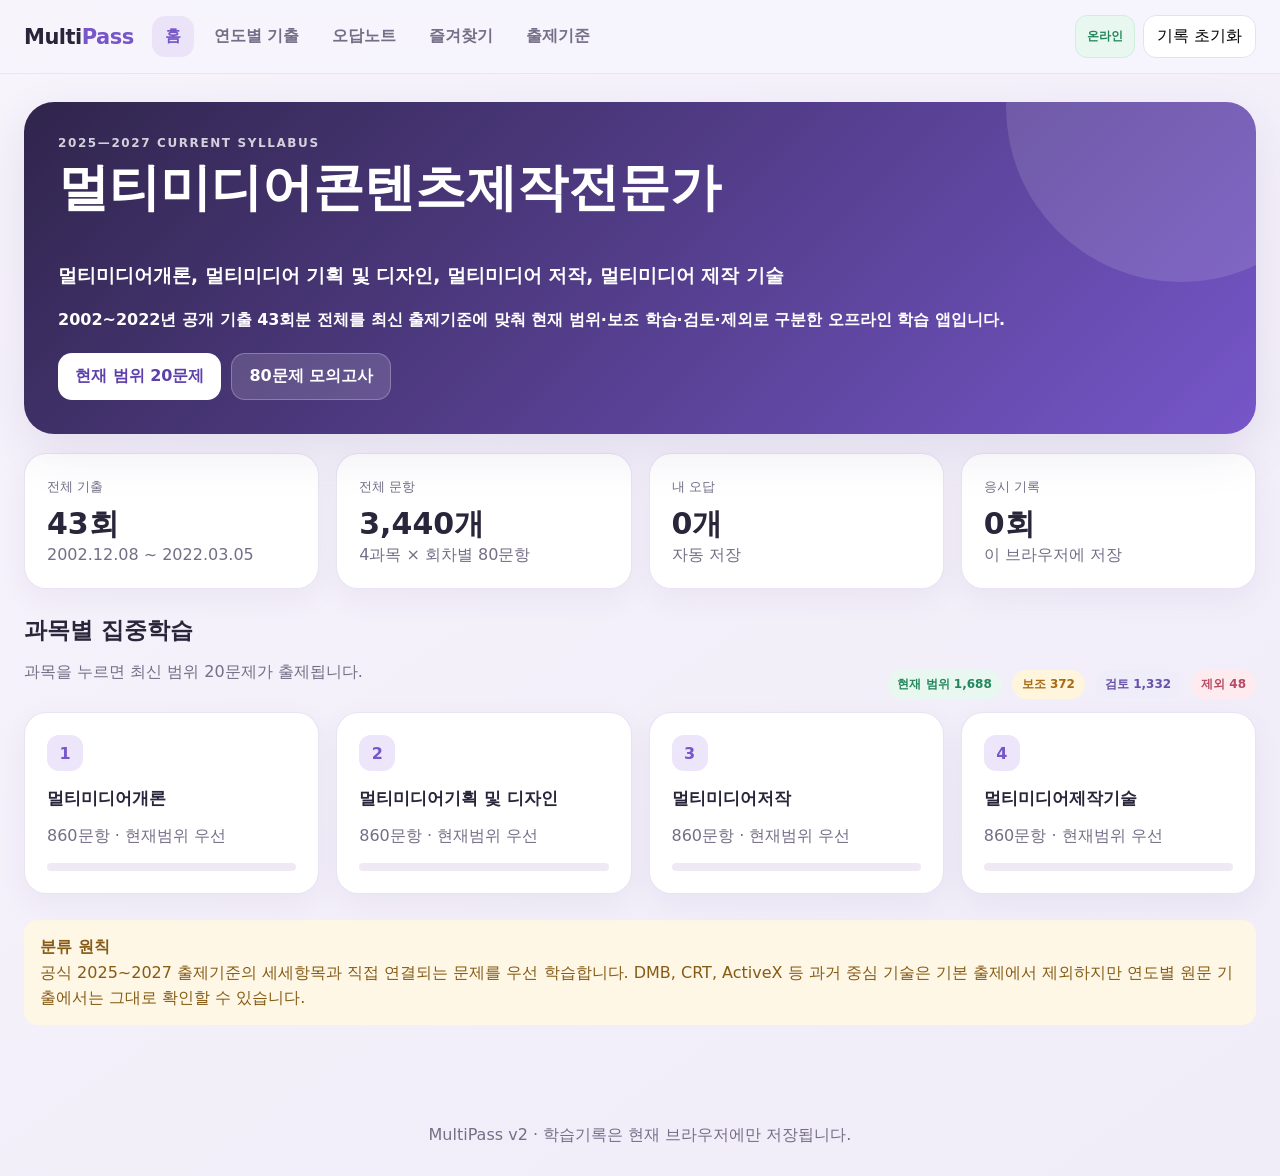
==== index.html @ fe37c00d "Initial commit: MultiPass PWA" ====
<!doctype html>
<html lang="ko">
<head>
<meta charset="utf-8">
<meta name="viewport" content="width=device-width,initial-scale=1">
<meta name="description" content="멀티미디어콘텐츠제작전문가 필기 기출 학습 앱">
<title>MultiPass · 멀티미디어콘텐츠제작전문가</title>
<link rel="stylesheet" href="style.css">
<link rel="manifest" href="./manifest.json">
<meta name="theme-color" content="#7656C9">
<meta name="apple-mobile-web-app-capable" content="yes">
<meta name="apple-mobile-web-app-status-bar-style" content="default">
<meta name="apple-mobile-web-app-title" content="MultiPass">
<link rel="apple-touch-icon" href="./icons/icon-192.png">

</head>
<body>
<div class="app">
<header class="topbar"><div class="topbar-inner">
<div class="brand">Multi<span>Pass</span></div>
<nav class="nav">
<button class="active" data-view="dashboard">홈</button><button data-view="exams">연도별 기출</button>
<button data-view="wrong">오답노트</button><button data-view="bookmarks">즐겨찾기</button><button data-view="syllabus">출제기준</button>
</nav><div class="header-actions"><button id="install-btn" class="icon-btn hidden">앱 설치</button><span id="offline-status" class="offline-status">온라인</span><button id="reset-btn" class="icon-btn">기록 초기화</button></div>
</div></header>
<main class="main">
<section id="view-dashboard" class="view">
<div class="hero"><div class="eyebrow">2025—2027 CURRENT SYLLABUS</div><h1>멀티미디어콘텐츠제작전문가</h1><br><h3>멀티미디어개론, 멀티미디어 기획 및 디자인, 멀티미디어 저작, 멀티미디어 제작 기술</h3>
<h4>2002~2022년 공개 기출 43회분 전체를 최신 출제기준에 맞춰 현재 범위·보조 학습·검토·제외로 구분한 오프라인 학습 앱입니다.</h4>
<div class="hero-actions"><button id="start-focus" class="btn btn-primary">현재 범위 20문제</button><button id="start-mock" class="btn btn-soft">80문제 모의고사</button></div></div>
<div id="dashboard-stats" class="grid stats"></div>
<section class="section"><div class="section-head"><div><h2>과목별 집중학습</h2><p class="muted">과목을 누르면 최신 범위 20문제가 출제됩니다.</p></div><div id="status-summary" class="filters"></div></div><div id="subject-cards" class="grid subject-grid"></div></section>
<section class="section"><div class="notice"><b>분류 원칙</b><br>공식 2025~2027 출제기준의 세세항목과 직접 연결되는 문제를 우선 학습합니다. DMB, CRT, ActiveX 등 과거 중심 기술은 기본 출제에서 제외하지만 연도별 원문 기출에서는 그대로 확인할 수 있습니다.</div></section>
</section>

<section id="view-exams" class="view hidden"><div class="section-head"><div><h2>연도별 기출문제</h2><p class="muted">43회분 원문 구성 그대로 80문제를 풉니다.</p></div></div><div class="card table-wrap"><table class="exam-table"><thead><tr><th>시험일</th><th>문항</th><th></th></tr></thead><tbody id="exam-list"></tbody></table></div></section>

<section id="view-quiz" class="view hidden">
<div class="section-head"><div><h2 id="quiz-title"></h2><div class="muted"><span id="quiz-progress"></span> · <span id="timer">00:00</span></div></div><button class="btn btn-outline" onclick="finishSession()">채점하기</button></div>
<div class="question-layout"><article class="card question-card"><div id="question-meta" class="question-meta"></div><div id="question-text" class="question-text"></div><div id="options" class="options"></div><div id="explain" class="explain hidden"></div><div class="question-actions"><div><button class="btn btn-outline" onclick="prevQ()">이전</button> <button class="btn btn-outline" id="bookmark-btn" onclick="toggleBookmark()">☆ 즐겨찾기</button></div><button class="btn btn-purple" onclick="nextQ()">다음</button></div></article>
<aside class="card question-side"><h3>문제 이동</h3><div id="question-dots" class="side-list"></div></aside></div></section>

<section id="view-result" class="view hidden"><div class="section-head"><div><h2>학습 결과</h2><p class="muted">과목별 점수와 오답을 확인하세요.</p></div><button class="btn btn-purple" onclick="showView('dashboard')">홈으로</button></div><div id="result-main"></div><div id="result-subjects" class="grid result-grid section"></div><div class="notice section">80문제 모의고사는 과목별 40점 이상, 전 과목 평균 60점 이상을 합격권으로 표시합니다.</div></section>

<section id="view-wrong" class="view hidden"><div class="section-head"><div><h2>오답노트</h2><p class="muted">틀린 문제는 자동 저장되고, 맞히면 자동으로 제거됩니다.</p></div></div><div id="wrong-list" class="grid"></div></section>
<section id="view-bookmarks" class="view hidden"><div class="section-head"><div><h2>즐겨찾기</h2><p class="muted">중요하거나 다시 볼 문제를 모아둡니다.</p></div></div><div id="bookmark-list" class="grid"></div></section>

<section id="view-syllabus" class="view hidden">
<div class="section-head"><div><h2>2025~2027 출제기준</h2><p id="syllabus-counts" class="muted"></p></div></div>
<div class="grid syllabus">
<article class="card"><h3>1과목 · 멀티미디어개론</h3><ul><li>하드웨어, 운영체제, 모바일 OS</li><li>미디어 처리장치·기술·표준·입출력·저장매체</li><li>인터넷방송, IPTV, VR·AR, OTT</li><li>인터넷 일반·표준기구·OSI 7계층</li><li>정보보안과 저작권</li></ul></article>
<article class="card"><h3>2과목 · 기획 및 디자인</h3><ul><li>시장분석, 기획서, 예산·일정·제작팀</li><li>정보디자인, 인터랙션, 사용자 인터페이스</li><li>디자인 요소와 원리, 타이포그래피, 레이아웃</li><li>디지털 색, 색채지각·분류·혼합·조화·배색</li></ul></article>
<article class="card"><h3>3과목 · 멀티미디어저작</h3><ul><li>HTML 기본구조·서식·표·이미지·링크</li><li>CSS 기본규칙·텍스트·박스·레이어 스타일</li><li>JavaScript 기본문법</li><li>HTML5 문법과 API</li><li>DBMS, 관계형 모델, SQL·DDL·DML·DCL</li></ul></article>
<article class="card"><h3>4과목 · 멀티미디어제작기술</h3><ul><li>영상 촬영·편집·출력·조명</li><li>음향 녹음·편집·코덱·MIDI</li><li>영상·음향 압축과 신호처리</li><li>애니메이션 원리·종류·제작기법</li><li>2D·3D 그래픽, 모델링·키애니메이션·렌더링</li></ul></article>
</div><div class="notice section"><b>중요:</b> 상태 분류는 공식 출제기준과 키워드를 대조한 자동 분류입니다. 연도별 기출 메뉴에서는 제외 문제까지 포함한 원문 80문제를 그대로 풀 수 있습니다.</div>
</section>
</main><footer class="footer">MultiPass v2 · 학습기록은 현재 브라우저에만 저장됩니다.</footer>
</div>
<script src="data.js"></script><script src="app.js"></script>

<script>
let deferredInstallPrompt = null;
const installButton = document.getElementById("install-btn");
const offlineStatus = document.getElementById("offline-status");

function updateNetworkStatus() {
  if (!offlineStatus) return;
  const online = navigator.onLine;
  offlineStatus.textContent = online ? "온라인" : "오프라인 사용 중";
  offlineStatus.classList.toggle("is-offline", !online);
}
window.addEventListener("online", updateNetworkStatus);
window.addEventListener("offline", updateNetworkStatus);
updateNetworkStatus();

window.addEventListener("beforeinstallprompt", event => {
  event.preventDefault();
  deferredInstallPrompt = event;
  if (installButton) installButton.classList.remove("hidden");
});

if (installButton) {
  installButton.addEventListener("click", async () => {
    if (!deferredInstallPrompt) {
      alert("브라우저 메뉴에서 '홈 화면에 추가' 또는 '앱 설치'를 선택하세요.");
      return;
    }
    deferredInstallPrompt.prompt();
    await deferredInstallPrompt.userChoice;
    deferredInstallPrompt = null;
    installButton.classList.add("hidden");
  });
}

window.addEventListener("appinstalled", () => {
  if (installButton) installButton.classList.add("hidden");
});

if ("serviceWorker" in navigator) {
  window.addEventListener("load", async () => {
    try {
      const registration = await navigator.serviceWorker.register("./service-worker.js");
      console.log("MultiPass PWA registered:", registration.scope);
    } catch (error) {
      console.error("PWA registration failed:", error);
    }
  });
}
</script>

</body></html>
---- style.css ----
:root{
  --bg:#f4f1fb;--surface:#fff;--surface2:#faf8ff;--text:#29253a;--muted:#756e87;
  --primary:#7656c9;--primary2:#9d83df;--line:#e7e0f2;--good:#24865b;--warn:#a66b13;
  --danger:#b94a64;--shadow:0 18px 50px rgba(63,42,105,.10);--radius:22px
}
*{box-sizing:border-box}html{scroll-behavior:smooth}body{margin:0;font-family:Inter,"Pretendard","Noto Sans KR",system-ui,sans-serif;background:linear-gradient(145deg,#f7f4fc,#f0ecf8);color:var(--text)}
button,input,select{font:inherit}.app{min-height:100vh}.topbar{position:sticky;top:0;z-index:40;background:rgba(247,244,252,.9);backdrop-filter:blur(18px);border-bottom:1px solid rgba(231,224,242,.85)}
.topbar-inner{max-width:1440px;margin:auto;padding:15px 24px;display:flex;align-items:center;gap:18px}.brand{font-size:21px;font-weight:900;letter-spacing:-.5px}.brand span{color:var(--primary)}
.nav{display:flex;gap:7px;overflow:auto}.nav button{border:0;background:transparent;color:var(--muted);padding:10px 13px;border-radius:13px;white-space:nowrap;cursor:pointer;font-weight:700}.nav button.active,.nav button:hover{background:#ebe4f8;color:var(--primary)}
.header-actions{margin-left:auto;display:flex;gap:8px}.icon-btn{border:1px solid var(--line);background:white;border-radius:13px;padding:10px 13px;cursor:pointer}
.main{max-width:1440px;margin:auto;padding:28px 24px 70px}.hero{background:linear-gradient(135deg,#30254c,#7656c9);color:#fff;border-radius:30px;padding:34px;box-shadow:var(--shadow);position:relative;overflow:hidden}
.hero:after{content:"";position:absolute;width:350px;height:350px;border-radius:50%;right:-100px;top:-170px;background:rgba(255,255,255,.12)}.eyebrow{font-size:12px;font-weight:900;letter-spacing:1.6px;opacity:.78}.hero h1{font-size:clamp(29px,4vw,52px);line-height:1.08;margin:10px 0}.hero p{max-width:760px;line-height:1.7;color:#e7ddff}.hero-actions{display:flex;gap:10px;flex-wrap:wrap;margin-top:22px}
.btn{border:0;border-radius:14px;padding:12px 17px;font-weight:800;cursor:pointer}.btn-primary{background:#fff;color:#5e40ad}.btn-soft{background:rgba(255,255,255,.14);color:#fff;border:1px solid rgba(255,255,255,.25)}.btn-purple{background:var(--primary);color:white}.btn-outline{background:white;border:1px solid var(--line);color:var(--text)}.btn-danger{background:#fff0f3;color:var(--danger)}
.grid{display:grid;gap:17px}.stats{grid-template-columns:repeat(4,1fr);margin:19px 0}.card{background:var(--surface);border:1px solid rgba(231,224,242,.9);border-radius:var(--radius);box-shadow:0 10px 30px rgba(63,42,105,.055);padding:22px}.stat b{display:block;font-size:30px;margin-top:8px}.stat small,.muted{color:var(--muted)}
.section{margin-top:26px}.section-head{display:flex;justify-content:space-between;align-items:end;gap:15px;margin-bottom:13px}.section h2{margin:0;font-size:23px}.subject-grid{grid-template-columns:repeat(4,1fr)}.subject-card{cursor:pointer;transition:.2s}.subject-card:hover{transform:translateY(-3px);box-shadow:var(--shadow)}.subject-num{display:inline-grid;place-items:center;width:36px;height:36px;border-radius:12px;background:#ede6fa;color:var(--primary);font-weight:900}.subject-card h3{margin:16px 0 6px;font-size:17px}.progress{height:8px;background:#eee9f5;border-radius:99px;overflow:hidden;margin-top:15px}.progress i{display:block;height:100%;background:linear-gradient(90deg,var(--primary),var(--primary2));border-radius:99px}
.filters{display:flex;gap:10px;flex-wrap:wrap;align-items:center}.filters select,.filters input{border:1px solid var(--line);background:white;border-radius:13px;padding:11px 13px;color:var(--text)}.filters input{min-width:260px;flex:1}.pill{display:inline-flex;align-items:center;gap:5px;padding:6px 10px;border-radius:999px;font-size:12px;font-weight:800}.pill.current{background:#e8f7ef;color:var(--good)}.pill.supplement{background:#fff4dc;color:var(--warn)}.pill.review{background:#f0edfa;color:#6851a8}.pill.excluded{background:#fdebf0;color:var(--danger)}
.question-layout{display:grid;grid-template-columns:minmax(0,1fr) 290px;gap:18px}.question-card{padding:27px}.question-meta{display:flex;flex-wrap:wrap;gap:8px;align-items:center}.question-text{font-size:20px;line-height:1.65;font-weight:800;margin:22px 0}.options{display:grid;gap:10px}.option{width:100%;text-align:left;border:1px solid var(--line);background:#fff;border-radius:15px;padding:15px;cursor:pointer;line-height:1.5}.option:hover{border-color:#bba8e7;background:#fbf9ff}.option.selected{border-color:var(--primary);background:#f0eafb}.option.correct{border-color:#5eb68a;background:#eaf8f1}.option.wrong{border-color:#df8296;background:#fff0f3}.option strong{display:inline-grid;place-items:center;width:27px;height:27px;border-radius:9px;background:#f0ebf8;margin-right:8px}.explain{margin-top:16px;padding:15px;border-radius:14px;background:#f8f5fc;line-height:1.6}.question-actions{display:flex;gap:9px;justify-content:space-between;flex-wrap:wrap;margin-top:20px}.side-list{display:grid;grid-template-columns:repeat(5,1fr);gap:7px}.qdot{border:1px solid var(--line);background:white;border-radius:9px;height:38px;cursor:pointer;font-size:12px}.qdot.active{background:var(--primary);color:white}.qdot.done{border-color:#70bd93;background:#edf9f2}.qdot.wrong{border-color:#dc8195;background:#fff0f3}
.empty{text-align:center;padding:60px 20px;color:var(--muted)}.table-wrap{overflow:auto}.exam-table{width:100%;border-collapse:collapse}.exam-table th,.exam-table td{text-align:left;padding:13px;border-bottom:1px solid var(--line)}.exam-table tr:hover td{background:#faf8ff}.result-grid{grid-template-columns:repeat(5,1fr)}.score{font-size:38px;font-weight:900}.notice{padding:14px 16px;border-radius:14px;background:#fff7e6;color:#855b15;line-height:1.6}.syllabus{grid-template-columns:repeat(2,1fr)}.syllabus h3{margin-top:0}.syllabus ul{padding-left:20px;line-height:1.9;color:#5f5870}.hidden{display:none!important}.footer{text-align:center;color:var(--muted);padding:30px}
@media(max-width:980px){.stats,.subject-grid{grid-template-columns:repeat(2,1fr)}.question-layout{grid-template-columns:1fr}.question-side{order:-1}.side-list{grid-template-columns:repeat(10,1fr)}.syllabus{grid-template-columns:1fr}.result-grid{grid-template-columns:repeat(2,1fr)}}
@media(max-width:600px){.topbar-inner{padding:11px 14px;display:block}.brand{margin-bottom:8px}.header-actions{display:none}.main{padding:15px 12px 50px}.hero{padding:25px 20px;border-radius:22px}.stats,.subject-grid{grid-template-columns:1fr 1fr}.card{padding:17px;border-radius:18px}.question-card{padding:19px}.question-text{font-size:17px}.filters input{min-width:100%}.side-list{grid-template-columns:repeat(8,1fr)}}

.offline-status{
  display:inline-flex;align-items:center;padding:9px 11px;border-radius:12px;
  font-size:12px;font-weight:800;background:#e8f7ef;color:#24865b;
  border:1px solid #cfeedd;white-space:nowrap
}
.offline-status.is-offline{background:#fff4dc;color:#a66b13;border-color:#f0ddb5}
@media(max-width:600px){
  .header-actions{display:flex;margin-top:9px;margin-left:0;overflow:auto}
  #reset-btn{display:none}
}
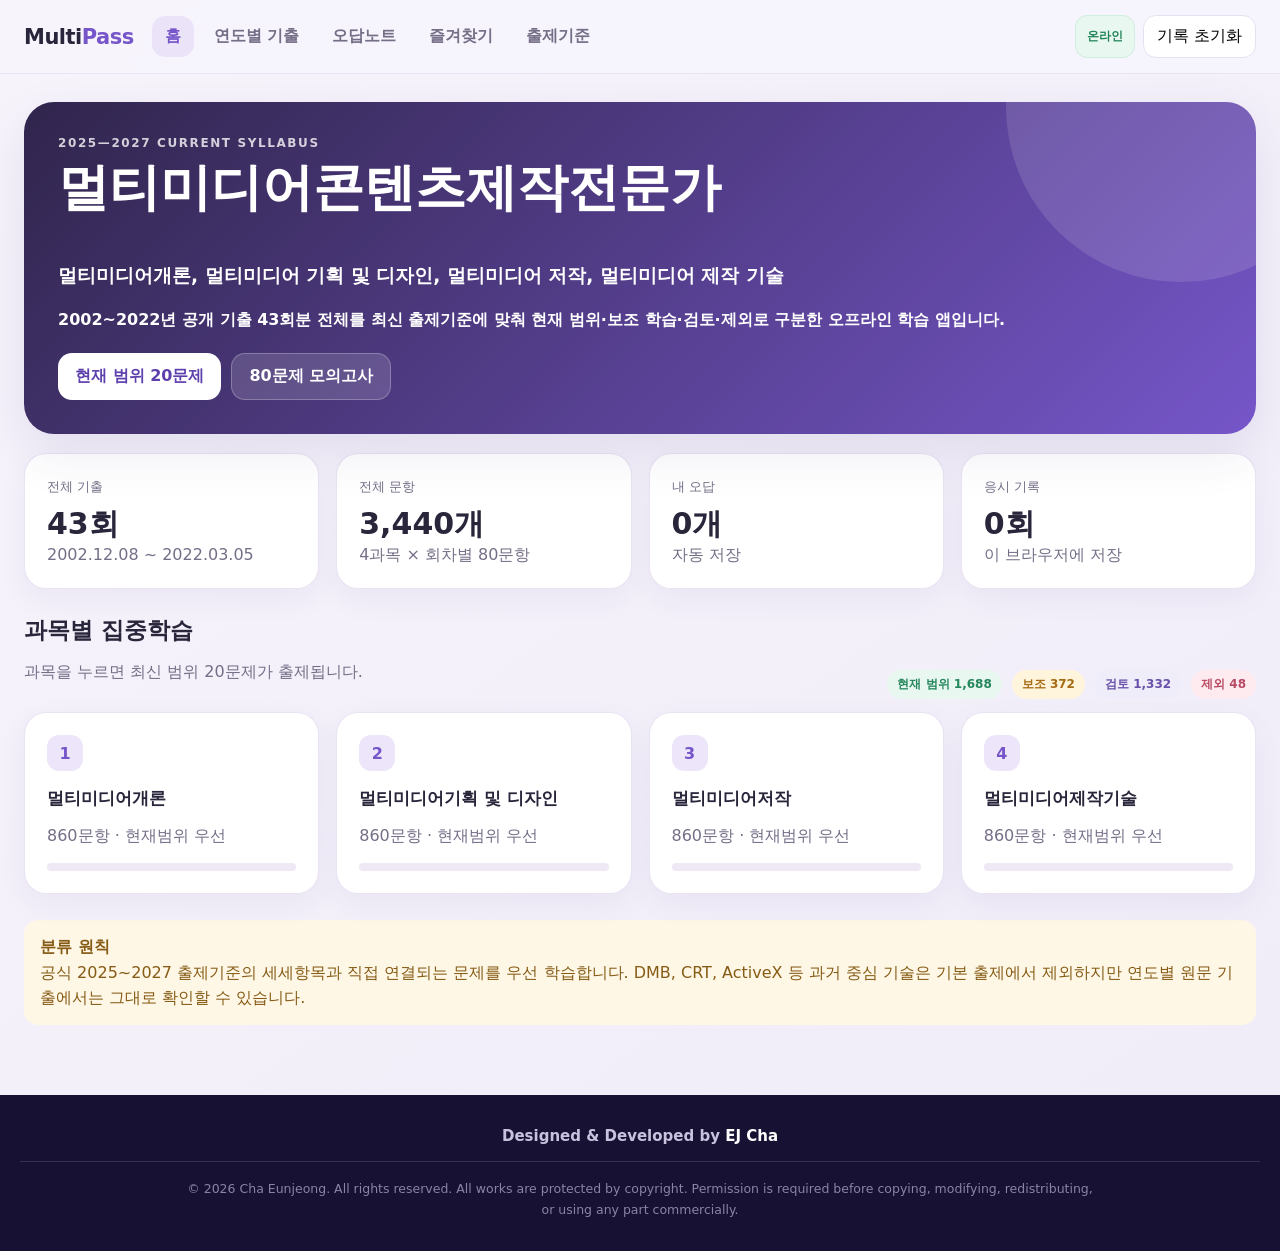
==== commit 4d58098e: "07.26" ====
--- a/index.html
+++ b/index.html
@@ -54,7 +54,11 @@
 <article class="card"><h3>4과목 · 멀티미디어제작기술</h3><ul><li>영상 촬영·편집·출력·조명</li><li>음향 녹음·편집·코덱·MIDI</li><li>영상·음향 압축과 신호처리</li><li>애니메이션 원리·종류·제작기법</li><li>2D·3D 그래픽, 모델링·키애니메이션·렌더링</li></ul></article>
 </div><div class="notice section"><b>중요:</b> 상태 분류는 공식 출제기준과 키워드를 대조한 자동 분류입니다. 연도별 기출 메뉴에서는 제외 문제까지 포함한 원문 80문제를 그대로 풀 수 있습니다.</div>
 </section>
-</main><footer class="footer">MultiPass v2 · 학습기록은 현재 브라우저에만 저장됩니다.</footer>
+</main><footer class="footer">
+<div class="footer-credit">Designed &amp; Developed by <b>EJ Cha</b></div>
+<div class="footer-divider"></div>
+<div class="footer-copyright">© 2026 Cha Eunjeong. All rights reserved. All works are protected by copyright. Permission is required before copying, modifying, redistributing, or using any part commercially.</div>
+</footer>
 </div>
 <script src="data.js"></script><script src="app.js"></script>
 
--- a/style.css
+++ b/style.css
@@ -16,7 +16,7 @@
 .section{margin-top:26px}.section-head{display:flex;justify-content:space-between;align-items:end;gap:15px;margin-bottom:13px}.section h2{margin:0;font-size:23px}.subject-grid{grid-template-columns:repeat(4,1fr)}.subject-card{cursor:pointer;transition:.2s}.subject-card:hover{transform:translateY(-3px);box-shadow:var(--shadow)}.subject-num{display:inline-grid;place-items:center;width:36px;height:36px;border-radius:12px;background:#ede6fa;color:var(--primary);font-weight:900}.subject-card h3{margin:16px 0 6px;font-size:17px}.progress{height:8px;background:#eee9f5;border-radius:99px;overflow:hidden;margin-top:15px}.progress i{display:block;height:100%;background:linear-gradient(90deg,var(--primary),var(--primary2));border-radius:99px}
 .filters{display:flex;gap:10px;flex-wrap:wrap;align-items:center}.filters select,.filters input{border:1px solid var(--line);background:white;border-radius:13px;padding:11px 13px;color:var(--text)}.filters input{min-width:260px;flex:1}.pill{display:inline-flex;align-items:center;gap:5px;padding:6px 10px;border-radius:999px;font-size:12px;font-weight:800}.pill.current{background:#e8f7ef;color:var(--good)}.pill.supplement{background:#fff4dc;color:var(--warn)}.pill.review{background:#f0edfa;color:#6851a8}.pill.excluded{background:#fdebf0;color:var(--danger)}
 .question-layout{display:grid;grid-template-columns:minmax(0,1fr) 290px;gap:18px}.question-card{padding:27px}.question-meta{display:flex;flex-wrap:wrap;gap:8px;align-items:center}.question-text{font-size:20px;line-height:1.65;font-weight:800;margin:22px 0}.options{display:grid;gap:10px}.option{width:100%;text-align:left;border:1px solid var(--line);background:#fff;border-radius:15px;padding:15px;cursor:pointer;line-height:1.5}.option:hover{border-color:#bba8e7;background:#fbf9ff}.option.selected{border-color:var(--primary);background:#f0eafb}.option.correct{border-color:#5eb68a;background:#eaf8f1}.option.wrong{border-color:#df8296;background:#fff0f3}.option strong{display:inline-grid;place-items:center;width:27px;height:27px;border-radius:9px;background:#f0ebf8;margin-right:8px}.explain{margin-top:16px;padding:15px;border-radius:14px;background:#f8f5fc;line-height:1.6}.question-actions{display:flex;gap:9px;justify-content:space-between;flex-wrap:wrap;margin-top:20px}.side-list{display:grid;grid-template-columns:repeat(5,1fr);gap:7px}.qdot{border:1px solid var(--line);background:white;border-radius:9px;height:38px;cursor:pointer;font-size:12px}.qdot.active{background:var(--primary);color:white}.qdot.done{border-color:#70bd93;background:#edf9f2}.qdot.wrong{border-color:#dc8195;background:#fff0f3}
-.empty{text-align:center;padding:60px 20px;color:var(--muted)}.table-wrap{overflow:auto}.exam-table{width:100%;border-collapse:collapse}.exam-table th,.exam-table td{text-align:left;padding:13px;border-bottom:1px solid var(--line)}.exam-table tr:hover td{background:#faf8ff}.result-grid{grid-template-columns:repeat(5,1fr)}.score{font-size:38px;font-weight:900}.notice{padding:14px 16px;border-radius:14px;background:#fff7e6;color:#855b15;line-height:1.6}.syllabus{grid-template-columns:repeat(2,1fr)}.syllabus h3{margin-top:0}.syllabus ul{padding-left:20px;line-height:1.9;color:#5f5870}.hidden{display:none!important}.footer{text-align:center;color:var(--muted);padding:30px}
+.empty{text-align:center;padding:60px 20px;color:var(--muted)}.table-wrap{overflow:auto}.exam-table{width:100%;border-collapse:collapse}.exam-table th,.exam-table td{text-align:left;padding:13px;border-bottom:1px solid var(--line)}.exam-table tr:hover td{background:#faf8ff}.result-grid{grid-template-columns:repeat(5,1fr)}.score{font-size:38px;font-weight:900}.notice{padding:14px 16px;border-radius:14px;background:#fff7e6;color:#855b15;line-height:1.6}.syllabus{grid-template-columns:repeat(2,1fr)}.syllabus h3{margin-top:0}.syllabus ul{padding-left:20px;line-height:1.9;color:#5f5870}.hidden{display:none!important}.footer{text-align:center;background:#171233;padding:32px 20px 30px}.footer-credit{font-size:15px;font-weight:600;color:#c9c2de}.footer-credit b{color:#fff;font-weight:900}.footer-divider{height:1px;max-width:1440px;margin:16px auto;background:rgba(255,255,255,.12)}.footer-copyright{max-width:920px;margin:0 auto;font-size:12.5px;line-height:1.7;color:#8b83a6}
 @media(max-width:980px){.stats,.subject-grid{grid-template-columns:repeat(2,1fr)}.question-layout{grid-template-columns:1fr}.question-side{order:-1}.side-list{grid-template-columns:repeat(10,1fr)}.syllabus{grid-template-columns:1fr}.result-grid{grid-template-columns:repeat(2,1fr)}}
 @media(max-width:600px){.topbar-inner{padding:11px 14px;display:block}.brand{margin-bottom:8px}.header-actions{display:none}.main{padding:15px 12px 50px}.hero{padding:25px 20px;border-radius:22px}.stats,.subject-grid{grid-template-columns:1fr 1fr}.card{padding:17px;border-radius:18px}.question-card{padding:19px}.question-text{font-size:17px}.filters input{min-width:100%}.side-list{grid-template-columns:repeat(8,1fr)}}
 
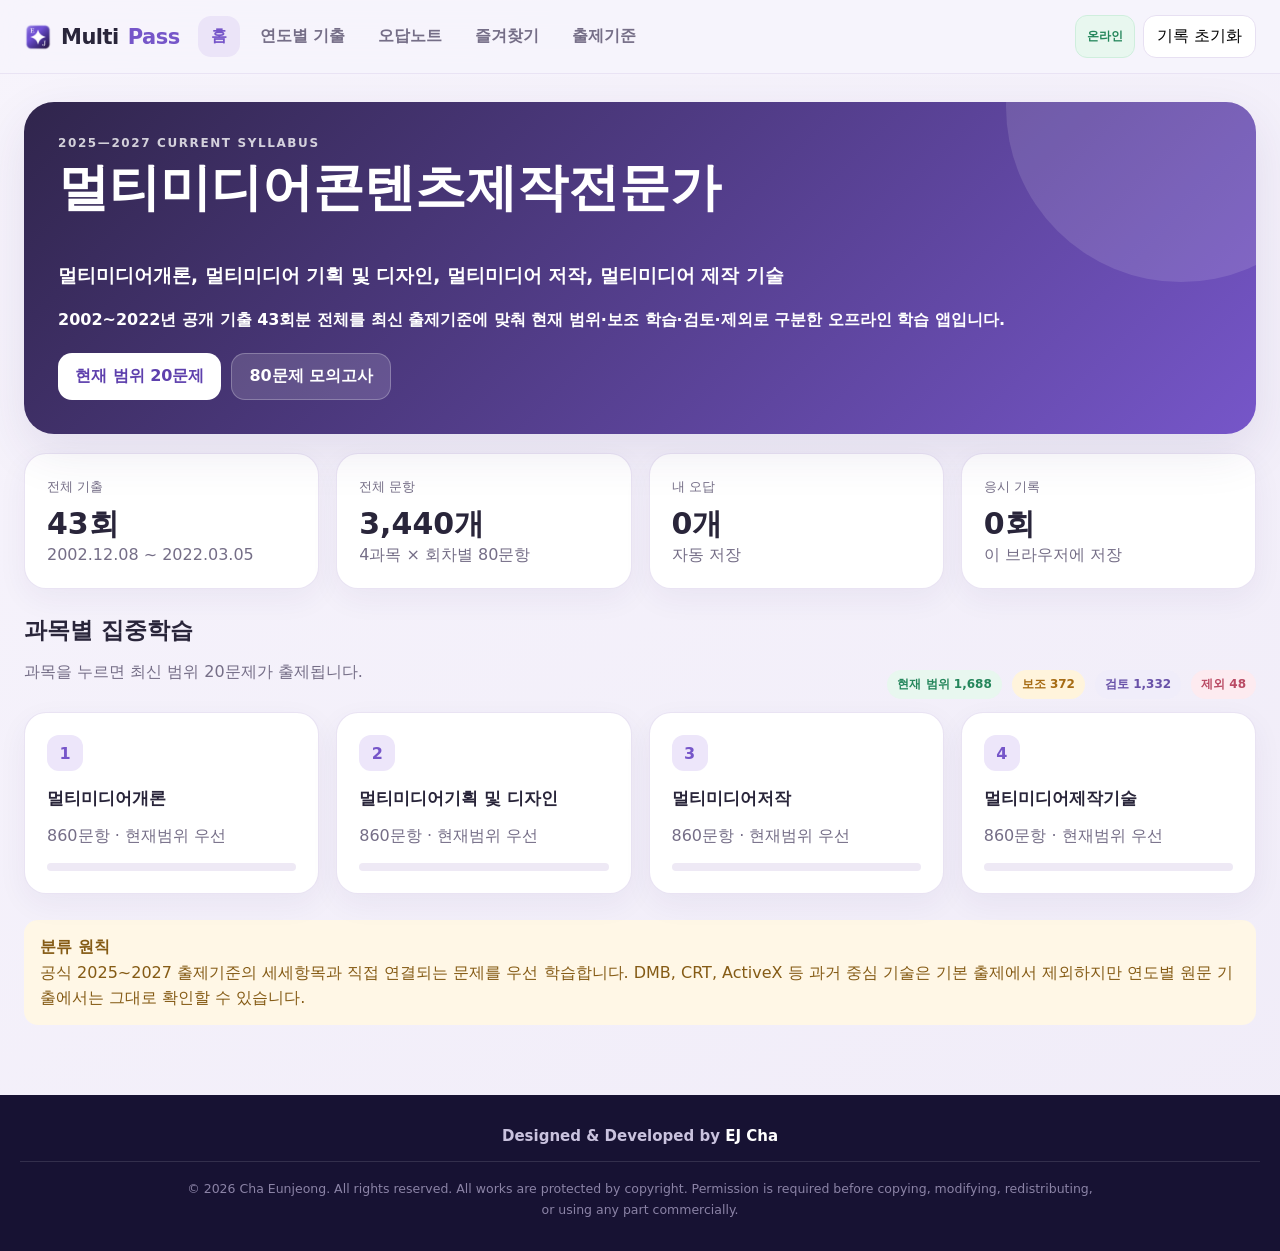
==== commit b321651a: "07.26" ====
--- a/index.html
+++ b/index.html
@@ -5,6 +5,7 @@
 <meta name="viewport" content="width=device-width,initial-scale=1">
 <meta name="description" content="멀티미디어콘텐츠제작전문가 필기 기출 학습 앱">
 <title>MultiPass · 멀티미디어콘텐츠제작전문가</title>
+<link rel="icon" type="image/png" href="images/차은정파비콘완성.png">
 <link rel="stylesheet" href="style.css">
 <link rel="manifest" href="./manifest.json">
 <meta name="theme-color" content="#7656C9">
@@ -17,7 +18,7 @@
 <body>
 <div class="app">
 <header class="topbar"><div class="topbar-inner">
-<div class="brand">Multi<span>Pass</span></div>
+<div class="brand"><img src="images/차은정파비콘완성.png" alt="MultiPass logo" class="brand-logo">Multi<span>Pass</span></div>
 <nav class="nav">
 <button class="active" data-view="dashboard">홈</button><button data-view="exams">연도별 기출</button>
 <button data-view="wrong">오답노트</button><button data-view="bookmarks">즐겨찾기</button><button data-view="syllabus">출제기준</button>
@@ -55,7 +56,7 @@
 </div><div class="notice section"><b>중요:</b> 상태 분류는 공식 출제기준과 키워드를 대조한 자동 분류입니다. 연도별 기출 메뉴에서는 제외 문제까지 포함한 원문 80문제를 그대로 풀 수 있습니다.</div>
 </section>
 </main><footer class="footer">
-<div class="footer-credit">Designed &amp; Developed by <b>EJ Cha</b></div>
+<div class="footer-credit">Designed &amp; Developed by <a href="mailto:cej3968@gmail.com" class="footer-link"><b>EJ Cha</b></a></div>
 <div class="footer-divider"></div>
 <div class="footer-copyright">© 2026 Cha Eunjeong. All rights reserved. All works are protected by copyright. Permission is required before copying, modifying, redistributing, or using any part commercially.</div>
 </footer>
--- a/style.css
+++ b/style.css
@@ -6,7 +6,7 @@
 }
 *{box-sizing:border-box}html{scroll-behavior:smooth}body{margin:0;font-family:Inter,"Pretendard","Noto Sans KR",system-ui,sans-serif;background:linear-gradient(145deg,#f7f4fc,#f0ecf8);color:var(--text)}
 button,input,select{font:inherit}.app{min-height:100vh}.topbar{position:sticky;top:0;z-index:40;background:rgba(247,244,252,.9);backdrop-filter:blur(18px);border-bottom:1px solid rgba(231,224,242,.85)}
-.topbar-inner{max-width:1440px;margin:auto;padding:15px 24px;display:flex;align-items:center;gap:18px}.brand{font-size:21px;font-weight:900;letter-spacing:-.5px}.brand span{color:var(--primary)}
+.topbar-inner{max-width:1440px;margin:auto;padding:15px 24px;display:flex;align-items:center;gap:18px}.brand{display:flex;align-items:center;gap:9px;font-size:21px;font-weight:900;letter-spacing:-.5px}.brand span{color:var(--primary)}.brand-logo{width:28px;height:28px;border-radius:8px;object-fit:cover}
 .nav{display:flex;gap:7px;overflow:auto}.nav button{border:0;background:transparent;color:var(--muted);padding:10px 13px;border-radius:13px;white-space:nowrap;cursor:pointer;font-weight:700}.nav button.active,.nav button:hover{background:#ebe4f8;color:var(--primary)}
 .header-actions{margin-left:auto;display:flex;gap:8px}.icon-btn{border:1px solid var(--line);background:white;border-radius:13px;padding:10px 13px;cursor:pointer}
 .main{max-width:1440px;margin:auto;padding:28px 24px 70px}.hero{background:linear-gradient(135deg,#30254c,#7656c9);color:#fff;border-radius:30px;padding:34px;box-shadow:var(--shadow);position:relative;overflow:hidden}
@@ -16,7 +16,7 @@
 .section{margin-top:26px}.section-head{display:flex;justify-content:space-between;align-items:end;gap:15px;margin-bottom:13px}.section h2{margin:0;font-size:23px}.subject-grid{grid-template-columns:repeat(4,1fr)}.subject-card{cursor:pointer;transition:.2s}.subject-card:hover{transform:translateY(-3px);box-shadow:var(--shadow)}.subject-num{display:inline-grid;place-items:center;width:36px;height:36px;border-radius:12px;background:#ede6fa;color:var(--primary);font-weight:900}.subject-card h3{margin:16px 0 6px;font-size:17px}.progress{height:8px;background:#eee9f5;border-radius:99px;overflow:hidden;margin-top:15px}.progress i{display:block;height:100%;background:linear-gradient(90deg,var(--primary),var(--primary2));border-radius:99px}
 .filters{display:flex;gap:10px;flex-wrap:wrap;align-items:center}.filters select,.filters input{border:1px solid var(--line);background:white;border-radius:13px;padding:11px 13px;color:var(--text)}.filters input{min-width:260px;flex:1}.pill{display:inline-flex;align-items:center;gap:5px;padding:6px 10px;border-radius:999px;font-size:12px;font-weight:800}.pill.current{background:#e8f7ef;color:var(--good)}.pill.supplement{background:#fff4dc;color:var(--warn)}.pill.review{background:#f0edfa;color:#6851a8}.pill.excluded{background:#fdebf0;color:var(--danger)}
 .question-layout{display:grid;grid-template-columns:minmax(0,1fr) 290px;gap:18px}.question-card{padding:27px}.question-meta{display:flex;flex-wrap:wrap;gap:8px;align-items:center}.question-text{font-size:20px;line-height:1.65;font-weight:800;margin:22px 0}.options{display:grid;gap:10px}.option{width:100%;text-align:left;border:1px solid var(--line);background:#fff;border-radius:15px;padding:15px;cursor:pointer;line-height:1.5}.option:hover{border-color:#bba8e7;background:#fbf9ff}.option.selected{border-color:var(--primary);background:#f0eafb}.option.correct{border-color:#5eb68a;background:#eaf8f1}.option.wrong{border-color:#df8296;background:#fff0f3}.option strong{display:inline-grid;place-items:center;width:27px;height:27px;border-radius:9px;background:#f0ebf8;margin-right:8px}.explain{margin-top:16px;padding:15px;border-radius:14px;background:#f8f5fc;line-height:1.6}.question-actions{display:flex;gap:9px;justify-content:space-between;flex-wrap:wrap;margin-top:20px}.side-list{display:grid;grid-template-columns:repeat(5,1fr);gap:7px}.qdot{border:1px solid var(--line);background:white;border-radius:9px;height:38px;cursor:pointer;font-size:12px}.qdot.active{background:var(--primary);color:white}.qdot.done{border-color:#70bd93;background:#edf9f2}.qdot.wrong{border-color:#dc8195;background:#fff0f3}
-.empty{text-align:center;padding:60px 20px;color:var(--muted)}.table-wrap{overflow:auto}.exam-table{width:100%;border-collapse:collapse}.exam-table th,.exam-table td{text-align:left;padding:13px;border-bottom:1px solid var(--line)}.exam-table tr:hover td{background:#faf8ff}.result-grid{grid-template-columns:repeat(5,1fr)}.score{font-size:38px;font-weight:900}.notice{padding:14px 16px;border-radius:14px;background:#fff7e6;color:#855b15;line-height:1.6}.syllabus{grid-template-columns:repeat(2,1fr)}.syllabus h3{margin-top:0}.syllabus ul{padding-left:20px;line-height:1.9;color:#5f5870}.hidden{display:none!important}.footer{text-align:center;background:#171233;padding:32px 20px 30px}.footer-credit{font-size:15px;font-weight:600;color:#c9c2de}.footer-credit b{color:#fff;font-weight:900}.footer-divider{height:1px;max-width:1440px;margin:16px auto;background:rgba(255,255,255,.12)}.footer-copyright{max-width:920px;margin:0 auto;font-size:12.5px;line-height:1.7;color:#8b83a6}
+.empty{text-align:center;padding:60px 20px;color:var(--muted)}.table-wrap{overflow:auto}.exam-table{width:100%;border-collapse:collapse}.exam-table th,.exam-table td{text-align:left;padding:13px;border-bottom:1px solid var(--line)}.exam-table tr:hover td{background:#faf8ff}.result-grid{grid-template-columns:repeat(5,1fr)}.score{font-size:38px;font-weight:900}.notice{padding:14px 16px;border-radius:14px;background:#fff7e6;color:#855b15;line-height:1.6}.syllabus{grid-template-columns:repeat(2,1fr)}.syllabus h3{margin-top:0}.syllabus ul{padding-left:20px;line-height:1.9;color:#5f5870}.hidden{display:none!important}.footer{text-align:center;background:#171233;padding:32px 20px 30px}.footer-credit{font-size:15px;font-weight:600;color:#c9c2de}.footer-credit b{color:#fff;font-weight:900}.footer-link{text-decoration:none;cursor:pointer}.footer-link:hover b{text-decoration:underline}.footer-divider{height:1px;max-width:1440px;margin:16px auto;background:rgba(255,255,255,.12)}.footer-copyright{max-width:920px;margin:0 auto;font-size:12.5px;line-height:1.7;color:#8b83a6}
 @media(max-width:980px){.stats,.subject-grid{grid-template-columns:repeat(2,1fr)}.question-layout{grid-template-columns:1fr}.question-side{order:-1}.side-list{grid-template-columns:repeat(10,1fr)}.syllabus{grid-template-columns:1fr}.result-grid{grid-template-columns:repeat(2,1fr)}}
 @media(max-width:600px){.topbar-inner{padding:11px 14px;display:block}.brand{margin-bottom:8px}.header-actions{display:none}.main{padding:15px 12px 50px}.hero{padding:25px 20px;border-radius:22px}.stats,.subject-grid{grid-template-columns:1fr 1fr}.card{padding:17px;border-radius:18px}.question-card{padding:19px}.question-text{font-size:17px}.filters input{min-width:100%}.side-list{grid-template-columns:repeat(8,1fr)}}
 
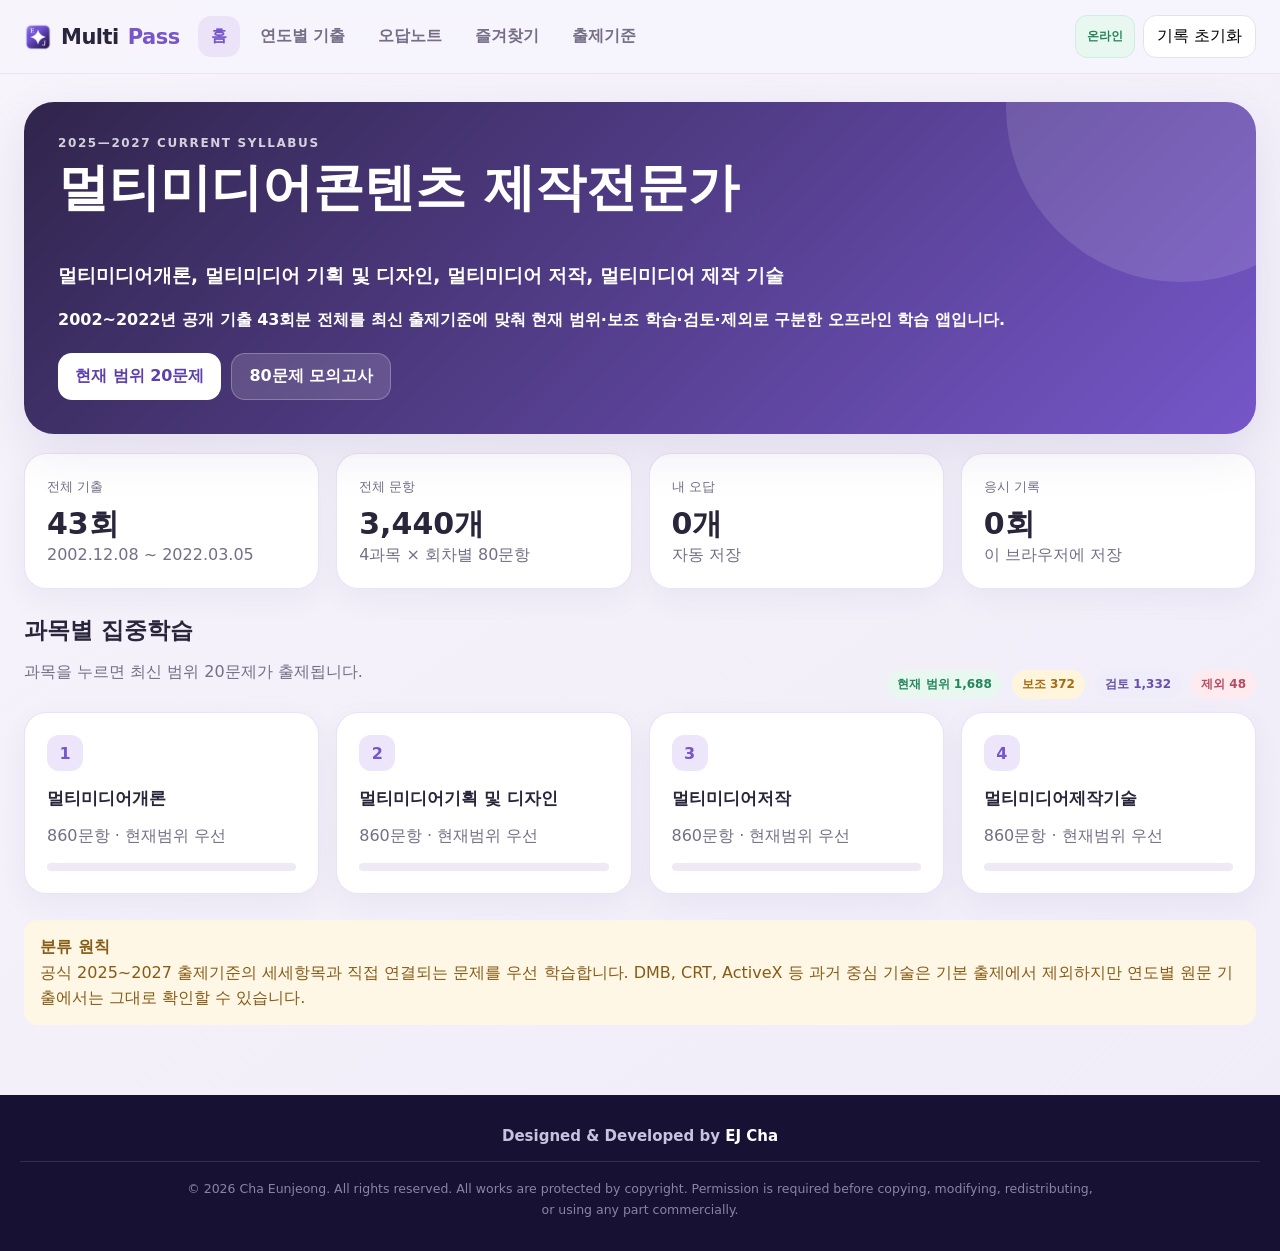
==== commit 4d810c9b: "07.26" ====
--- a/index.html
+++ b/index.html
@@ -26,7 +26,7 @@
 </div></header>
 <main class="main">
 <section id="view-dashboard" class="view">
-<div class="hero"><div class="eyebrow">2025—2027 CURRENT SYLLABUS</div><h1>멀티미디어콘텐츠제작전문가</h1><br><h3>멀티미디어개론, 멀티미디어 기획 및 디자인, 멀티미디어 저작, 멀티미디어 제작 기술</h3>
+<div class="hero"><div class="eyebrow">2025—2027 CURRENT SYLLABUS</div><h1>멀티미디어콘텐츠 제작전문가</h1><br><h3>멀티미디어개론, 멀티미디어 기획 및 디자인, 멀티미디어 저작, 멀티미디어 제작 기술</h3>
 <h4>2002~2022년 공개 기출 43회분 전체를 최신 출제기준에 맞춰 현재 범위·보조 학습·검토·제외로 구분한 오프라인 학습 앱입니다.</h4>
 <div class="hero-actions"><button id="start-focus" class="btn btn-primary">현재 범위 20문제</button><button id="start-mock" class="btn btn-soft">80문제 모의고사</button></div></div>
 <div id="dashboard-stats" class="grid stats"></div>
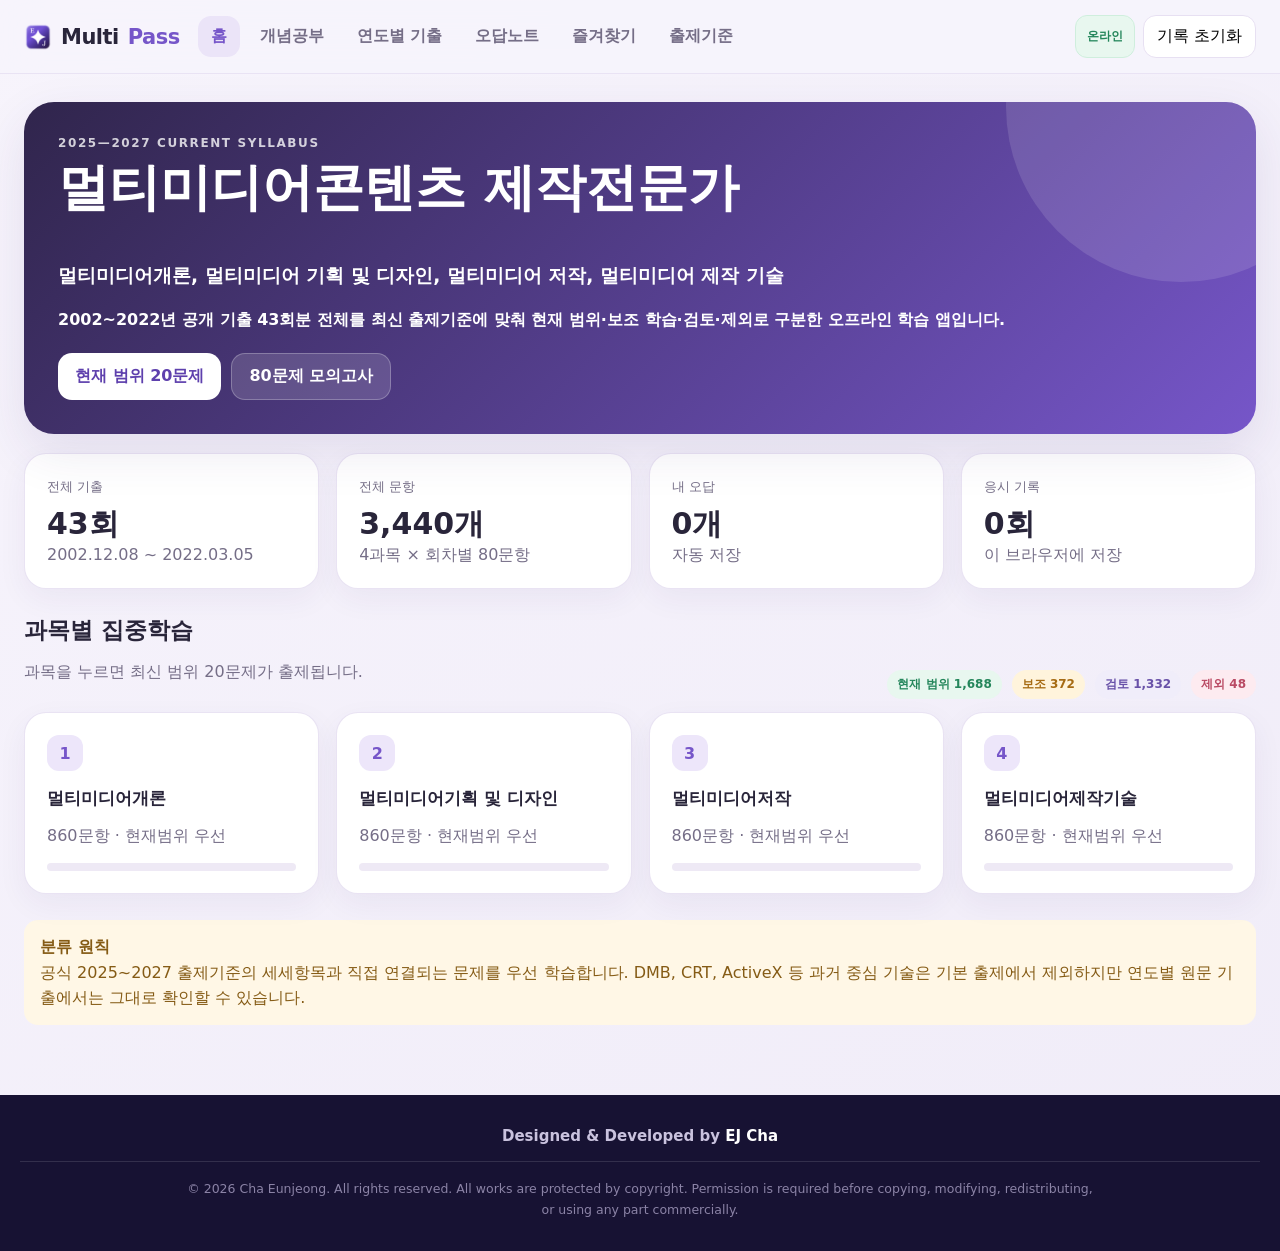
==== commit b5e2dd8d: "07.26 1과목추가" ====
--- a/index.html
+++ b/index.html
@@ -20,7 +20,7 @@
 <header class="topbar"><div class="topbar-inner">
 <div class="brand"><img src="images/차은정파비콘완성.png" alt="MultiPass logo" class="brand-logo">Multi<span>Pass</span></div>
 <nav class="nav">
-<button class="active" data-view="dashboard">홈</button><button data-view="exams">연도별 기출</button>
+<button class="active" data-view="dashboard">홈</button><button data-view="concept" onclick="showConcept()">개념공부</button><button data-view="exams">연도별 기출</button>
 <button data-view="wrong">오답노트</button><button data-view="bookmarks">즐겨찾기</button><button data-view="syllabus">출제기준</button>
 </nav><div class="header-actions"><button id="install-btn" class="icon-btn hidden">앱 설치</button><span id="offline-status" class="offline-status">온라인</span><button id="reset-btn" class="icon-btn">기록 초기화</button></div>
 </div></header>
@@ -32,6 +32,31 @@
 <div id="dashboard-stats" class="grid stats"></div>
 <section class="section"><div class="section-head"><div><h2>과목별 집중학습</h2><p class="muted">과목을 누르면 최신 범위 20문제가 출제됩니다.</p></div><div id="status-summary" class="filters"></div></div><div id="subject-cards" class="grid subject-grid"></div></section>
 <section class="section"><div class="notice"><b>분류 원칙</b><br>공식 2025~2027 출제기준의 세세항목과 직접 연결되는 문제를 우선 학습합니다. DMB, CRT, ActiveX 등 과거 중심 기술은 기본 출제에서 제외하지만 연도별 원문 기출에서는 그대로 확인할 수 있습니다.</div></section>
+</section>
+
+
+<section id="view-concept" class="view hidden">
+  <div id="concept-home">
+    <section class="concept-hero">
+      <div><div class="eyebrow">SUBJECT 01 · FULL CONCEPT STUDY</div><h1>1과목 멀티미디어개론</h1><p>SECTION 9개 · POINT 41개. 사진 속 모든 본문·표·기적의 TIP·개념체크를 원문으로 보존하고, 쉬운 해설·암기카드·비교표·관련 기출·확인 퀴즈·진도 저장을 함께 제공합니다.</p></div>
+    </section>
+    <div id="concept-summary" class="grid stats concept-summary"></div>
+    <div class="section-head"><div><h2>SECTION별 개념공부</h2><p class="muted">SECTION을 누르거나 아래 POINT에서 바로 시작하세요.</p></div><button class="btn btn-outline" onclick="conceptState.section='all';renderConceptHome()">전체 보기</button></div>
+    <div id="concept-sections" class="concept-sections"></div>
+    <div id="concept-point-list" class="concept-point-grid"></div>
+  </div>
+  <div id="concept-detail" class="hidden">
+    <div class="concept-detail-head"><button class="btn btn-outline" onclick="backConcept()">← POINT 목록</button><div id="concept-status-actions" class="concept-status-actions"></div></div>
+    <div id="concept-detail-title" class="concept-detail-title"></div>
+    <div class="concept-tabs">
+      <button class="concept-tab active" data-tab="source" onclick="setConceptTab('source')">원문 전체</button>
+      <button class="concept-tab" data-tab="summary" onclick="setConceptTab('summary')">해설·비교표</button>
+      <button class="concept-tab" data-tab="cards" onclick="setConceptTab('cards')">암기카드</button>
+      <button class="concept-tab" data-tab="quiz" onclick="setConceptTab('quiz')">확인 퀴즈</button>
+      <button class="concept-tab" data-tab="related" onclick="setConceptTab('related')">관련 기출</button>
+    </div>
+    <div id="concept-tab-content"></div>
+  </div>
 </section>
 
 <section id="view-exams" class="view hidden"><div class="section-head"><div><h2>연도별 기출문제</h2><p class="muted">43회분 원문 구성 그대로 80문제를 풉니다.</p></div></div><div class="card table-wrap"><table class="exam-table"><thead><tr><th>시험일</th><th>문항</th><th></th></tr></thead><tbody id="exam-list"></tbody></table></div></section>
@@ -61,7 +86,8 @@
 <div class="footer-copyright">© 2026 Cha Eunjeong. All rights reserved. All works are protected by copyright. Permission is required before copying, modifying, redistributing, or using any part commercially.</div>
 </footer>
 </div>
-<script src="data.js"></script><script src="app.js"></script>
+<div id="book-modal" class="book-modal hidden"><button onclick="closeBookImage()">×</button><img id="book-modal-img" alt="원문 확대"></div>
+<script src="data.js"></script><script src="concept-data.js"></script><script src="app.js"></script><script src="concept-study.js"></script>
 
 <script>
 let deferredInstallPrompt = null;
--- a/style.css
+++ b/style.css
@@ -30,3 +30,43 @@
   .header-actions{display:flex;margin-top:9px;margin-left:0;overflow:auto}
   #reset-btn{display:none}
 }
+
+/* v5: 학습 해설 + 헷갈린 문제 저장 */
+.answer-title{font-size:18px;font-weight:900;margin-bottom:12px;color:var(--text)}
+.explanation-block{display:grid;gap:8px}
+.explanation-block p{margin:0;line-height:1.65}
+.explanation-block .knowledge-line{padding:12px 14px;border-radius:12px;background:#fff;border:1px solid var(--line);font-weight:700}
+.explain-foot{margin-top:13px;color:var(--muted);font-size:13px;line-height:1.55}
+.uncertain-btn{width:100%;margin-top:15px;border:1px solid #d8ccef;background:white;color:#5e4a8a;border-radius:14px;padding:13px 14px;display:flex;align-items:center;justify-content:center;gap:9px;font-weight:850;cursor:pointer}
+.uncertain-btn:hover{background:#faf7ff;border-color:#a991df}
+.uncertain-btn.active{background:#fff3d9;border-color:#e6b95d;color:#80570d}
+.check-box{width:22px;height:22px;border:2px solid currentColor;border-radius:6px;display:inline-grid;place-items:center;font-size:14px;line-height:1}
+@media(max-width:600px){.answer-title{font-size:17px}.uncertain-btn{font-size:14px;line-height:1.4}}
+
+
+/* v6 Concept Study */
+.concept-hero{display:flex;justify-content:space-between;gap:24px;align-items:end;background:linear-gradient(135deg,#251d46,#7656c9);color:#fff;border-radius:28px;padding:34px;margin-bottom:24px}
+.concept-hero h1{font-size:clamp(30px,5vw,54px);margin:8px 0}.concept-hero p{max-width:820px;line-height:1.7;color:#eee9ff}
+.concept-summary{margin-bottom:22px}.concept-stat b{font-size:23px;display:block;margin:10px 0}.concept-stat span{color:var(--muted);font-size:14px}
+.concept-sections{display:grid;grid-template-columns:repeat(3,1fr);gap:12px;margin:20px 0}
+.concept-section-card{background:#fff;border:1px solid var(--line);border-radius:18px;padding:18px;text-align:left;cursor:pointer;display:grid;gap:7px}
+.concept-section-card span{font-size:12px;color:#7656c9;font-weight:900}.concept-section-card b{font-size:18px}.concept-section-card small{color:var(--muted)}
+.concept-section-card.active,.concept-section-card:hover{border-color:#7656c9;background:#f8f5ff}
+.concept-point-grid{display:grid;grid-template-columns:repeat(2,1fr);gap:16px}.concept-point-card h3{font-size:21px;margin:14px 0 8px}.concept-point-card p{color:var(--muted);line-height:1.6}
+.concept-point-top,.concept-card-actions,.concept-detail-head,.concept-status-actions{display:flex;justify-content:space-between;gap:10px;align-items:center;flex-wrap:wrap}
+.point-badge{background:#7656c9;color:#fff;padding:7px 10px;border-radius:999px;font-size:12px;font-weight:900}.section-mini{font-size:12px;color:var(--muted);margin-left:8px}
+.study-status,.status-btn{border:1px solid var(--line);border-radius:999px;padding:8px 12px;background:#fff;font-weight:800}.study-status.done,.status-btn.active{background:#e8f8ef;border-color:#70c695;color:#16774a}.study-status.study{background:#fff4d8;color:#8a5b05}.study-status.review{background:#fdebef;color:#b33f5c}
+.uncertain-mark{color:#a66b00;font-weight:900}.status-btn{cursor:pointer}.status-btn.uncertain.active{background:#fff4d8;color:#8a5b05;border-color:#e6bf61}
+.concept-detail-head{margin-bottom:18px}.concept-detail-title h2{font-size:34px;margin:12px 0 4px}.concept-detail-title p{color:var(--muted)}
+.concept-tabs{display:flex;gap:8px;overflow:auto;padding:8px 0 16px}.concept-tab{white-space:nowrap;border:1px solid var(--line);background:#fff;border-radius:13px;padding:11px 15px;font-weight:800;cursor:pointer}.concept-tab.active{background:#7656c9;color:white;border-color:#7656c9}
+.source-intro,.learning-block{background:#fff;border:1px solid var(--line);border-radius:20px;padding:22px;margin-bottom:18px}.source-intro p,.learning-block p{line-height:1.7;color:var(--muted)}
+.book-page-grid{display:grid;grid-template-columns:repeat(3,1fr);gap:14px}.book-page{border:0;background:#fff;border-radius:16px;padding:6px;box-shadow:0 6px 20px rgba(45,29,80,.08);cursor:zoom-in}.book-page img{width:100%;display:block;border-radius:11px}
+.book-page-grid.all{grid-template-columns:repeat(4,1fr);margin-top:16px}.all-source{margin-top:20px;background:#fff;border:1px solid var(--line);border-radius:16px;padding:16px}.all-source summary{font-weight:900;cursor:pointer}
+.fact-row{display:flex;gap:12px;align-items:flex-start;padding:13px 0;border-bottom:1px solid var(--line)}.fact-row:last-child{border-bottom:0}.fact-row span{width:28px;height:28px;border-radius:50%;background:#eee8ff;color:#7656c9;display:grid;place-items:center;font-weight:900}.fact-row p{margin:0;flex:1;color:var(--text)}
+.compare-grid{display:grid;grid-template-columns:1fr 1fr;gap:12px}.compare-grid>div{border:1px solid #dcd1fa;background:#faf8ff;border-radius:15px;padding:17px}.compare-grid b{font-size:20px}.trap{border-color:#f1cf79;background:#fffaf0}
+.flash-wrap{max-width:680px;margin:20px auto}.flash-card{width:100%;height:340px;border:0;background:transparent;perspective:1200px;position:relative;cursor:pointer}.flash-front,.flash-back{position:absolute;inset:0;backface-visibility:hidden;border-radius:28px;padding:36px;display:flex;flex-direction:column;justify-content:center;align-items:center;text-align:center;box-shadow:0 15px 45px rgba(51,35,92,.15);transition:transform .5s}.flash-front{background:linear-gradient(135deg,#37285f,#7656c9);color:white}.flash-back{background:white;border:2px solid #7656c9;transform:rotateY(180deg)}.flash-card.flipped .flash-front{transform:rotateY(180deg)}.flash-card.flipped .flash-back{transform:rotateY(360deg)}.flash-card b{font-size:27px;line-height:1.55}.flash-card small,.flash-card em{margin:10px;font-style:normal;opacity:.75}.flash-actions{display:flex;justify-content:space-between;margin-top:18px}
+.mini-question{background:#fff;border:1px solid var(--line);border-radius:20px;padding:22px;margin-bottom:16px}.mini-question button{width:100%;border:1px solid var(--line);background:#fff;border-radius:13px;padding:14px;text-align:left;margin:6px 0;font-size:16px}.mini-question button span{display:inline-grid;place-items:center;width:28px;height:28px;background:#f0ebff;border-radius:8px;margin-right:10px;color:#7656c9;font-weight:900}.mini-question button.correct{background:#e8f8ef;border-color:#48ad77}.mini-question button.wrong{background:#fff0f2;border-color:#e36b83}.mini-explain{background:#f8f5ff;border-radius:13px;padding:14px}
+.related-list{margin-top:18px;max-height:430px;overflow:auto}.related-list p{padding:12px;border-bottom:1px solid var(--line);color:var(--text)}
+.book-modal{position:fixed;inset:0;z-index:9999;background:rgba(18,12,31,.92);display:flex;align-items:center;justify-content:center;padding:18px}.book-modal.hidden{display:none}.book-modal img{max-width:96vw;max-height:92vh;object-fit:contain}.book-modal button{position:fixed;top:18px;right:18px;width:48px;height:48px;border:0;border-radius:50%;font-size:28px}.modal-open{overflow:hidden}
+@media(max-width:800px){.concept-hero{padding:24px;align-items:flex-start}.concept-sections{grid-template-columns:1fr 1fr}.concept-point-grid{grid-template-columns:1fr}.book-page-grid,.book-page-grid.all{grid-template-columns:1fr 1fr}.compare-grid{grid-template-columns:1fr}}
+@media(max-width:480px){.concept-sections{grid-template-columns:1fr}.book-page-grid,.book-page-grid.all{grid-template-columns:1fr}.flash-card{height:390px}.concept-detail-title h2{font-size:27px}}
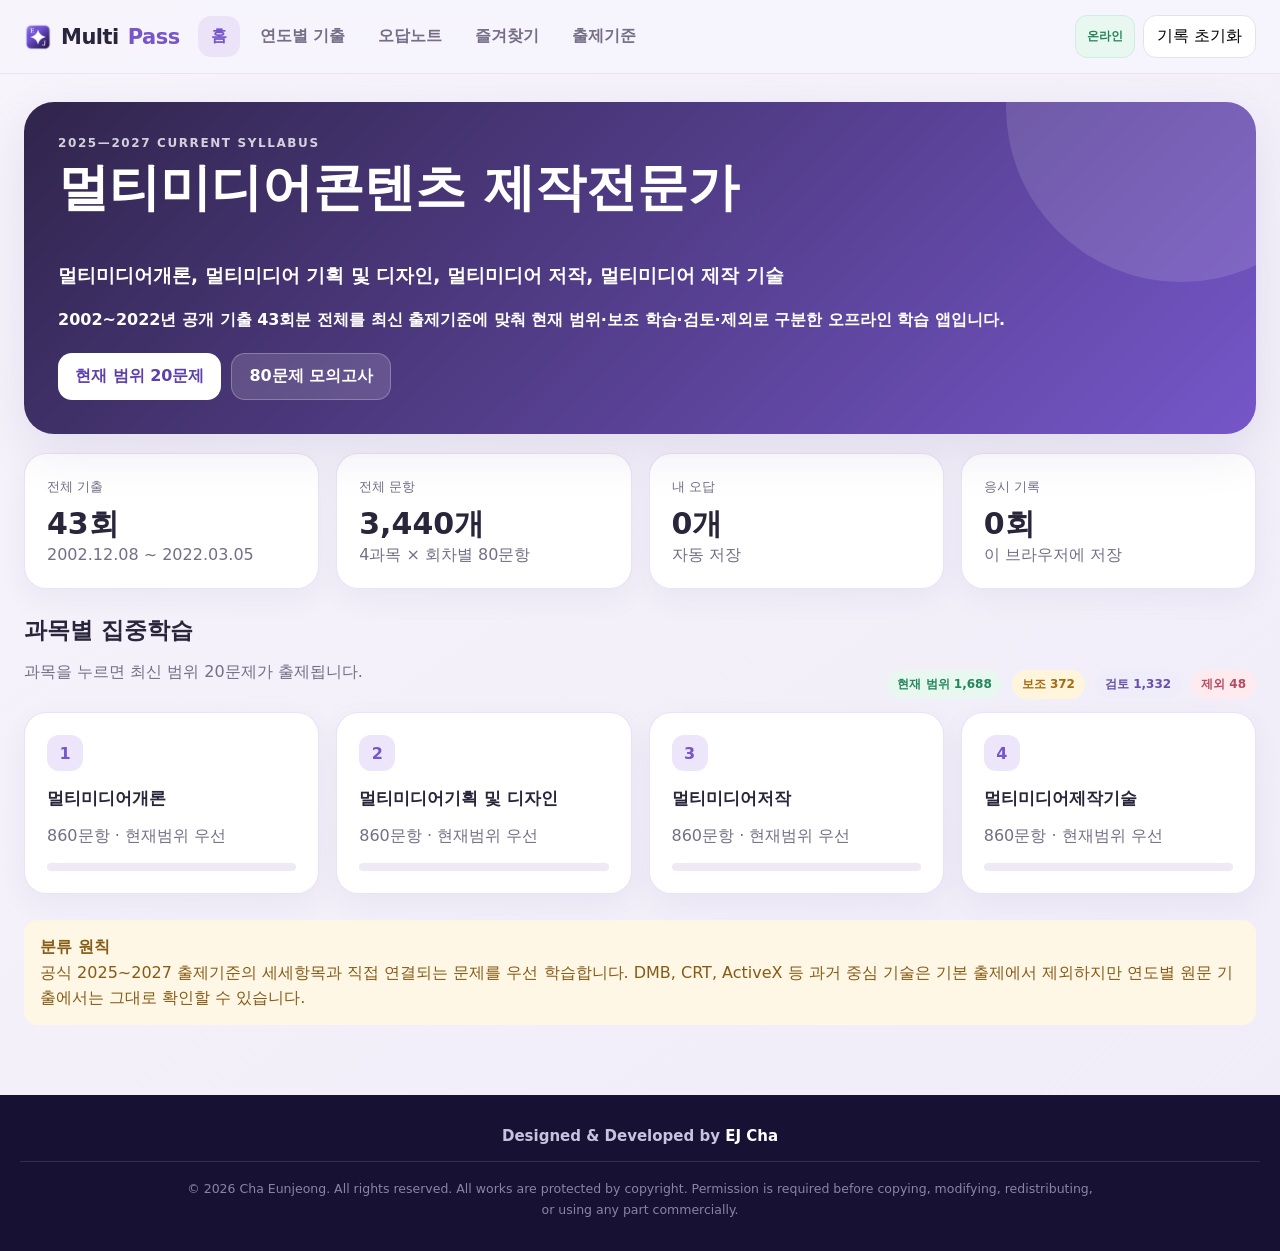
==== commit 19d7294c: "07.26 다시 돌리기" ====
--- a/index.html
+++ b/index.html
@@ -20,7 +20,7 @@
 <header class="topbar"><div class="topbar-inner">
 <div class="brand"><img src="images/차은정파비콘완성.png" alt="MultiPass logo" class="brand-logo">Multi<span>Pass</span></div>
 <nav class="nav">
-<button class="active" data-view="dashboard">홈</button><button data-view="concept" onclick="showConcept()">개념공부</button><button data-view="exams">연도별 기출</button>
+<button class="active" data-view="dashboard">홈</button><button data-view="exams">연도별 기출</button>
 <button data-view="wrong">오답노트</button><button data-view="bookmarks">즐겨찾기</button><button data-view="syllabus">출제기준</button>
 </nav><div class="header-actions"><button id="install-btn" class="icon-btn hidden">앱 설치</button><span id="offline-status" class="offline-status">온라인</span><button id="reset-btn" class="icon-btn">기록 초기화</button></div>
 </div></header>
@@ -32,31 +32,6 @@
 <div id="dashboard-stats" class="grid stats"></div>
 <section class="section"><div class="section-head"><div><h2>과목별 집중학습</h2><p class="muted">과목을 누르면 최신 범위 20문제가 출제됩니다.</p></div><div id="status-summary" class="filters"></div></div><div id="subject-cards" class="grid subject-grid"></div></section>
 <section class="section"><div class="notice"><b>분류 원칙</b><br>공식 2025~2027 출제기준의 세세항목과 직접 연결되는 문제를 우선 학습합니다. DMB, CRT, ActiveX 등 과거 중심 기술은 기본 출제에서 제외하지만 연도별 원문 기출에서는 그대로 확인할 수 있습니다.</div></section>
-</section>
-
-
-<section id="view-concept" class="view hidden">
-  <div id="concept-home">
-    <section class="concept-hero">
-      <div><div class="eyebrow">SUBJECT 01 · FULL CONCEPT STUDY</div><h1>1과목 멀티미디어개론</h1><p>SECTION 9개 · POINT 41개. 사진 속 모든 본문·표·기적의 TIP·개념체크를 원문으로 보존하고, 쉬운 해설·암기카드·비교표·관련 기출·확인 퀴즈·진도 저장을 함께 제공합니다.</p></div>
-    </section>
-    <div id="concept-summary" class="grid stats concept-summary"></div>
-    <div class="section-head"><div><h2>SECTION별 개념공부</h2><p class="muted">SECTION을 누르거나 아래 POINT에서 바로 시작하세요.</p></div><button class="btn btn-outline" onclick="conceptState.section='all';renderConceptHome()">전체 보기</button></div>
-    <div id="concept-sections" class="concept-sections"></div>
-    <div id="concept-point-list" class="concept-point-grid"></div>
-  </div>
-  <div id="concept-detail" class="hidden">
-    <div class="concept-detail-head"><button class="btn btn-outline" onclick="backConcept()">← POINT 목록</button><div id="concept-status-actions" class="concept-status-actions"></div></div>
-    <div id="concept-detail-title" class="concept-detail-title"></div>
-    <div class="concept-tabs">
-      <button class="concept-tab active" data-tab="source" onclick="setConceptTab('source')">원문 전체</button>
-      <button class="concept-tab" data-tab="summary" onclick="setConceptTab('summary')">해설·비교표</button>
-      <button class="concept-tab" data-tab="cards" onclick="setConceptTab('cards')">암기카드</button>
-      <button class="concept-tab" data-tab="quiz" onclick="setConceptTab('quiz')">확인 퀴즈</button>
-      <button class="concept-tab" data-tab="related" onclick="setConceptTab('related')">관련 기출</button>
-    </div>
-    <div id="concept-tab-content"></div>
-  </div>
 </section>
 
 <section id="view-exams" class="view hidden"><div class="section-head"><div><h2>연도별 기출문제</h2><p class="muted">43회분 원문 구성 그대로 80문제를 풉니다.</p></div></div><div class="card table-wrap"><table class="exam-table"><thead><tr><th>시험일</th><th>문항</th><th></th></tr></thead><tbody id="exam-list"></tbody></table></div></section>
@@ -86,8 +61,7 @@
 <div class="footer-copyright">© 2026 Cha Eunjeong. All rights reserved. All works are protected by copyright. Permission is required before copying, modifying, redistributing, or using any part commercially.</div>
 </footer>
 </div>
-<div id="book-modal" class="book-modal hidden"><button onclick="closeBookImage()">×</button><img id="book-modal-img" alt="원문 확대"></div>
-<script src="data.js"></script><script src="concept-data.js"></script><script src="app.js"></script><script src="concept-study.js"></script>
+<script src="data.js"></script><script src="app.js"></script>
 
 <script>
 let deferredInstallPrompt = null;
--- a/style.css
+++ b/style.css
@@ -42,31 +42,3 @@
 .uncertain-btn.active{background:#fff3d9;border-color:#e6b95d;color:#80570d}
 .check-box{width:22px;height:22px;border:2px solid currentColor;border-radius:6px;display:inline-grid;place-items:center;font-size:14px;line-height:1}
 @media(max-width:600px){.answer-title{font-size:17px}.uncertain-btn{font-size:14px;line-height:1.4}}
-
-
-/* v6 Concept Study */
-.concept-hero{display:flex;justify-content:space-between;gap:24px;align-items:end;background:linear-gradient(135deg,#251d46,#7656c9);color:#fff;border-radius:28px;padding:34px;margin-bottom:24px}
-.concept-hero h1{font-size:clamp(30px,5vw,54px);margin:8px 0}.concept-hero p{max-width:820px;line-height:1.7;color:#eee9ff}
-.concept-summary{margin-bottom:22px}.concept-stat b{font-size:23px;display:block;margin:10px 0}.concept-stat span{color:var(--muted);font-size:14px}
-.concept-sections{display:grid;grid-template-columns:repeat(3,1fr);gap:12px;margin:20px 0}
-.concept-section-card{background:#fff;border:1px solid var(--line);border-radius:18px;padding:18px;text-align:left;cursor:pointer;display:grid;gap:7px}
-.concept-section-card span{font-size:12px;color:#7656c9;font-weight:900}.concept-section-card b{font-size:18px}.concept-section-card small{color:var(--muted)}
-.concept-section-card.active,.concept-section-card:hover{border-color:#7656c9;background:#f8f5ff}
-.concept-point-grid{display:grid;grid-template-columns:repeat(2,1fr);gap:16px}.concept-point-card h3{font-size:21px;margin:14px 0 8px}.concept-point-card p{color:var(--muted);line-height:1.6}
-.concept-point-top,.concept-card-actions,.concept-detail-head,.concept-status-actions{display:flex;justify-content:space-between;gap:10px;align-items:center;flex-wrap:wrap}
-.point-badge{background:#7656c9;color:#fff;padding:7px 10px;border-radius:999px;font-size:12px;font-weight:900}.section-mini{font-size:12px;color:var(--muted);margin-left:8px}
-.study-status,.status-btn{border:1px solid var(--line);border-radius:999px;padding:8px 12px;background:#fff;font-weight:800}.study-status.done,.status-btn.active{background:#e8f8ef;border-color:#70c695;color:#16774a}.study-status.study{background:#fff4d8;color:#8a5b05}.study-status.review{background:#fdebef;color:#b33f5c}
-.uncertain-mark{color:#a66b00;font-weight:900}.status-btn{cursor:pointer}.status-btn.uncertain.active{background:#fff4d8;color:#8a5b05;border-color:#e6bf61}
-.concept-detail-head{margin-bottom:18px}.concept-detail-title h2{font-size:34px;margin:12px 0 4px}.concept-detail-title p{color:var(--muted)}
-.concept-tabs{display:flex;gap:8px;overflow:auto;padding:8px 0 16px}.concept-tab{white-space:nowrap;border:1px solid var(--line);background:#fff;border-radius:13px;padding:11px 15px;font-weight:800;cursor:pointer}.concept-tab.active{background:#7656c9;color:white;border-color:#7656c9}
-.source-intro,.learning-block{background:#fff;border:1px solid var(--line);border-radius:20px;padding:22px;margin-bottom:18px}.source-intro p,.learning-block p{line-height:1.7;color:var(--muted)}
-.book-page-grid{display:grid;grid-template-columns:repeat(3,1fr);gap:14px}.book-page{border:0;background:#fff;border-radius:16px;padding:6px;box-shadow:0 6px 20px rgba(45,29,80,.08);cursor:zoom-in}.book-page img{width:100%;display:block;border-radius:11px}
-.book-page-grid.all{grid-template-columns:repeat(4,1fr);margin-top:16px}.all-source{margin-top:20px;background:#fff;border:1px solid var(--line);border-radius:16px;padding:16px}.all-source summary{font-weight:900;cursor:pointer}
-.fact-row{display:flex;gap:12px;align-items:flex-start;padding:13px 0;border-bottom:1px solid var(--line)}.fact-row:last-child{border-bottom:0}.fact-row span{width:28px;height:28px;border-radius:50%;background:#eee8ff;color:#7656c9;display:grid;place-items:center;font-weight:900}.fact-row p{margin:0;flex:1;color:var(--text)}
-.compare-grid{display:grid;grid-template-columns:1fr 1fr;gap:12px}.compare-grid>div{border:1px solid #dcd1fa;background:#faf8ff;border-radius:15px;padding:17px}.compare-grid b{font-size:20px}.trap{border-color:#f1cf79;background:#fffaf0}
-.flash-wrap{max-width:680px;margin:20px auto}.flash-card{width:100%;height:340px;border:0;background:transparent;perspective:1200px;position:relative;cursor:pointer}.flash-front,.flash-back{position:absolute;inset:0;backface-visibility:hidden;border-radius:28px;padding:36px;display:flex;flex-direction:column;justify-content:center;align-items:center;text-align:center;box-shadow:0 15px 45px rgba(51,35,92,.15);transition:transform .5s}.flash-front{background:linear-gradient(135deg,#37285f,#7656c9);color:white}.flash-back{background:white;border:2px solid #7656c9;transform:rotateY(180deg)}.flash-card.flipped .flash-front{transform:rotateY(180deg)}.flash-card.flipped .flash-back{transform:rotateY(360deg)}.flash-card b{font-size:27px;line-height:1.55}.flash-card small,.flash-card em{margin:10px;font-style:normal;opacity:.75}.flash-actions{display:flex;justify-content:space-between;margin-top:18px}
-.mini-question{background:#fff;border:1px solid var(--line);border-radius:20px;padding:22px;margin-bottom:16px}.mini-question button{width:100%;border:1px solid var(--line);background:#fff;border-radius:13px;padding:14px;text-align:left;margin:6px 0;font-size:16px}.mini-question button span{display:inline-grid;place-items:center;width:28px;height:28px;background:#f0ebff;border-radius:8px;margin-right:10px;color:#7656c9;font-weight:900}.mini-question button.correct{background:#e8f8ef;border-color:#48ad77}.mini-question button.wrong{background:#fff0f2;border-color:#e36b83}.mini-explain{background:#f8f5ff;border-radius:13px;padding:14px}
-.related-list{margin-top:18px;max-height:430px;overflow:auto}.related-list p{padding:12px;border-bottom:1px solid var(--line);color:var(--text)}
-.book-modal{position:fixed;inset:0;z-index:9999;background:rgba(18,12,31,.92);display:flex;align-items:center;justify-content:center;padding:18px}.book-modal.hidden{display:none}.book-modal img{max-width:96vw;max-height:92vh;object-fit:contain}.book-modal button{position:fixed;top:18px;right:18px;width:48px;height:48px;border:0;border-radius:50%;font-size:28px}.modal-open{overflow:hidden}
-@media(max-width:800px){.concept-hero{padding:24px;align-items:flex-start}.concept-sections{grid-template-columns:1fr 1fr}.concept-point-grid{grid-template-columns:1fr}.book-page-grid,.book-page-grid.all{grid-template-columns:1fr 1fr}.compare-grid{grid-template-columns:1fr}}
-@media(max-width:480px){.concept-sections{grid-template-columns:1fr}.book-page-grid,.book-page-grid.all{grid-template-columns:1fr}.flash-card{height:390px}.concept-detail-title h2{font-size:27px}}
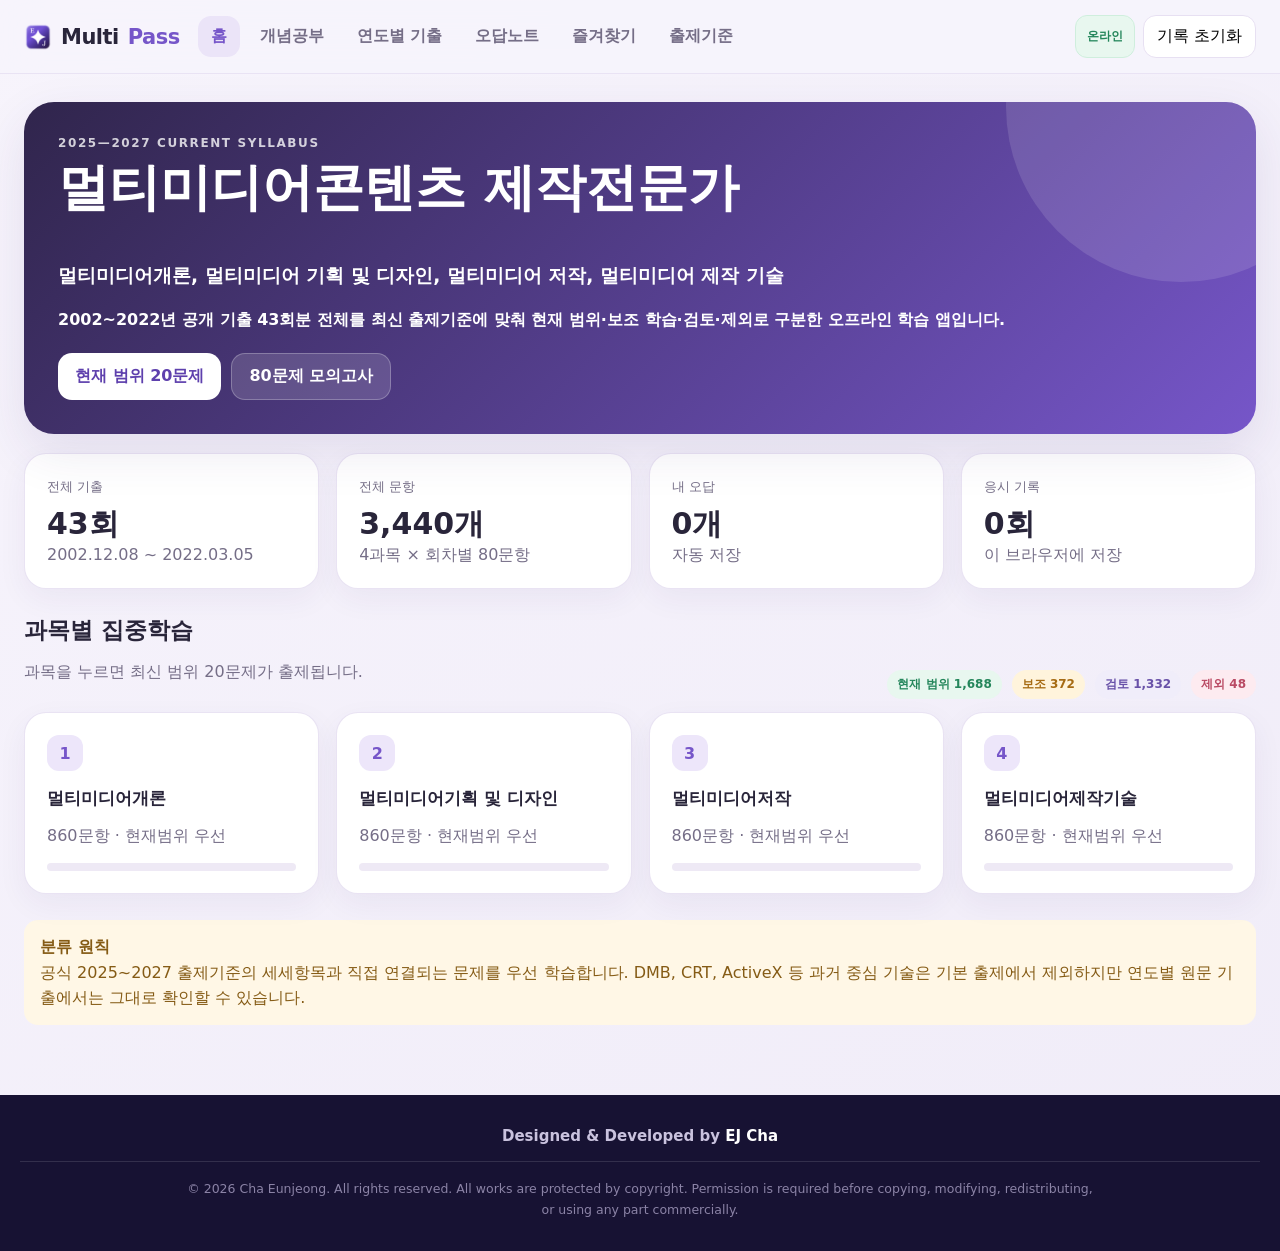
==== commit ae593720: "07.26 문제수정" ====
--- a/index.html
+++ b/index.html
@@ -20,7 +20,7 @@
 <header class="topbar"><div class="topbar-inner">
 <div class="brand"><img src="images/차은정파비콘완성.png" alt="MultiPass logo" class="brand-logo">Multi<span>Pass</span></div>
 <nav class="nav">
-<button class="active" data-view="dashboard">홈</button><button data-view="exams">연도별 기출</button>
+<button class="active" data-view="dashboard">홈</button><button data-view="concept" onclick="showConcept()">개념공부</button><button data-view="exams">연도별 기출</button>
 <button data-view="wrong">오답노트</button><button data-view="bookmarks">즐겨찾기</button><button data-view="syllabus">출제기준</button>
 </nav><div class="header-actions"><button id="install-btn" class="icon-btn hidden">앱 설치</button><span id="offline-status" class="offline-status">온라인</span><button id="reset-btn" class="icon-btn">기록 초기화</button></div>
 </div></header>
@@ -32,6 +32,29 @@
 <div id="dashboard-stats" class="grid stats"></div>
 <section class="section"><div class="section-head"><div><h2>과목별 집중학습</h2><p class="muted">과목을 누르면 최신 범위 20문제가 출제됩니다.</p></div><div id="status-summary" class="filters"></div></div><div id="subject-cards" class="grid subject-grid"></div></section>
 <section class="section"><div class="notice"><b>분류 원칙</b><br>공식 2025~2027 출제기준의 세세항목과 직접 연결되는 문제를 우선 학습합니다. DMB, CRT, ActiveX 등 과거 중심 기술은 기본 출제에서 제외하지만 연도별 원문 기출에서는 그대로 확인할 수 있습니다.</div></section>
+</section>
+
+
+<section id="view-concept" class="view hidden">
+  <div id="concept-home">
+    <section class="concept-hero"><div><div class="eyebrow">SUBJECT 01 · TEXT STUDY</div><h1>1과목 멀티미디어개론</h1><p>책 사진은 올리지 않고 SECTION 9개 · POINT 41개를 제목과 내용에 맞춘 텍스트 학습 화면으로 구성했습니다.</p></div></section>
+    <div id="concept-summary" class="grid stats concept-summary"></div>
+    <div class="section-head"><div><h2>SECTION별 개념공부</h2><p class="muted">SECTION을 누르거나 아래 POINT에서 바로 시작하세요.</p></div><button class="btn btn-outline" onclick="conceptState.section='all';renderConceptHome()">전체 보기</button></div>
+    <div id="concept-sections" class="concept-sections"></div>
+    <div id="concept-point-list" class="concept-point-grid"></div>
+  </div>
+  <div id="concept-detail" class="hidden">
+    <div class="concept-detail-head"><button class="btn btn-outline" onclick="backConcept()">← POINT 목록</button><div id="concept-status-actions" class="concept-status-actions"></div></div>
+    <div id="concept-detail-title" class="concept-detail-title"></div>
+    <div class="concept-tabs">
+      <button class="concept-tab active" data-tab="content" onclick="setConceptTab('content')">전체 내용</button>
+      <button class="concept-tab" data-tab="summary" onclick="setConceptTab('summary')">핵심 요약</button>
+      <button class="concept-tab" data-tab="cards" onclick="setConceptTab('cards')">암기카드</button>
+      <button class="concept-tab" data-tab="quiz" onclick="setConceptTab('quiz')">개념체크</button>
+      <button class="concept-tab" data-tab="related" onclick="setConceptTab('related')">관련 기출</button>
+    </div>
+    <div id="concept-tab-content"></div>
+  </div>
 </section>
 
 <section id="view-exams" class="view hidden"><div class="section-head"><div><h2>연도별 기출문제</h2><p class="muted">43회분 원문 구성 그대로 80문제를 풉니다.</p></div></div><div class="card table-wrap"><table class="exam-table"><thead><tr><th>시험일</th><th>문항</th><th></th></tr></thead><tbody id="exam-list"></tbody></table></div></section>
@@ -61,7 +84,7 @@
 <div class="footer-copyright">© 2026 Cha Eunjeong. All rights reserved. All works are protected by copyright. Permission is required before copying, modifying, redistributing, or using any part commercially.</div>
 </footer>
 </div>
-<script src="data.js"></script><script src="app.js"></script>
+<script src="data.js"></script><script src="concept-data.js"></script><script src="app.js"></script><script src="concept-study.js"></script>
 
 <script>
 let deferredInstallPrompt = null;
--- a/style.css
+++ b/style.css
@@ -42,3 +42,40 @@
 .uncertain-btn.active{background:#fff3d9;border-color:#e6b95d;color:#80570d}
 .check-box{width:22px;height:22px;border:2px solid currentColor;border-radius:6px;display:inline-grid;place-items:center;font-size:14px;line-height:1}
 @media(max-width:600px){.answer-title{font-size:17px}.uncertain-btn{font-size:14px;line-height:1.4}}
+
+
+/* v6 Concept Study */
+.concept-hero{display:flex;justify-content:space-between;gap:24px;align-items:end;background:linear-gradient(135deg,#251d46,#7656c9);color:#fff;border-radius:28px;padding:34px;margin-bottom:24px}
+.concept-hero h1{font-size:clamp(30px,5vw,54px);margin:8px 0}.concept-hero p{max-width:820px;line-height:1.7;color:#eee9ff}
+.concept-summary{margin-bottom:22px}.concept-stat b{font-size:23px;display:block;margin:10px 0}.concept-stat span{color:var(--muted);font-size:14px}
+.concept-sections{display:grid;grid-template-columns:repeat(3,1fr);gap:12px;margin:20px 0}
+.concept-section-card{background:#fff;border:1px solid var(--line);border-radius:18px;padding:18px;text-align:left;cursor:pointer;display:grid;gap:7px}
+.concept-section-card span{font-size:12px;color:#7656c9;font-weight:900}.concept-section-card b{font-size:18px}.concept-section-card small{color:var(--muted)}
+.concept-section-card.active,.concept-section-card:hover{border-color:#7656c9;background:#f8f5ff}
+.concept-point-grid{display:grid;grid-template-columns:repeat(2,1fr);gap:16px}.concept-point-card h3{font-size:21px;margin:14px 0 8px}.concept-point-card p{color:var(--muted);line-height:1.6}
+.concept-point-top,.concept-card-actions,.concept-detail-head,.concept-status-actions{display:flex;justify-content:space-between;gap:10px;align-items:center;flex-wrap:wrap}
+.point-badge{background:#7656c9;color:#fff;padding:7px 10px;border-radius:999px;font-size:12px;font-weight:900}.section-mini{font-size:12px;color:var(--muted);margin-left:8px}
+.study-status,.status-btn{border:1px solid var(--line);border-radius:999px;padding:8px 12px;background:#fff;font-weight:800}.study-status.done,.status-btn.active{background:#e8f8ef;border-color:#70c695;color:#16774a}.study-status.study{background:#fff4d8;color:#8a5b05}.study-status.review{background:#fdebef;color:#b33f5c}
+.uncertain-mark{color:#a66b00;font-weight:900}.status-btn{cursor:pointer}.status-btn.uncertain.active{background:#fff4d8;color:#8a5b05;border-color:#e6bf61}
+.concept-detail-head{margin-bottom:18px}.concept-detail-title h2{font-size:34px;margin:12px 0 4px}.concept-detail-title p{color:var(--muted)}
+.concept-tabs{display:flex;gap:8px;overflow:auto;padding:8px 0 16px}.concept-tab{white-space:nowrap;border:1px solid var(--line);background:#fff;border-radius:13px;padding:11px 15px;font-weight:800;cursor:pointer}.concept-tab.active{background:#7656c9;color:white;border-color:#7656c9}
+.source-intro,.learning-block{background:#fff;border:1px solid var(--line);border-radius:20px;padding:22px;margin-bottom:18px}.source-intro p,.learning-block p{line-height:1.7;color:var(--muted)}
+.book-page-grid{display:grid;grid-template-columns:repeat(3,1fr);gap:14px}.book-page{border:0;background:#fff;border-radius:16px;padding:6px;box-shadow:0 6px 20px rgba(45,29,80,.08);cursor:zoom-in}.book-page img{width:100%;display:block;border-radius:11px}
+.book-page-grid.all{grid-template-columns:repeat(4,1fr);margin-top:16px}.all-source{margin-top:20px;background:#fff;border:1px solid var(--line);border-radius:16px;padding:16px}.all-source summary{font-weight:900;cursor:pointer}
+.fact-row{display:flex;gap:12px;align-items:flex-start;padding:13px 0;border-bottom:1px solid var(--line)}.fact-row:last-child{border-bottom:0}.fact-row span{width:28px;height:28px;border-radius:50%;background:#eee8ff;color:#7656c9;display:grid;place-items:center;font-weight:900}.fact-row p{margin:0;flex:1;color:var(--text)}
+.compare-grid{display:grid;grid-template-columns:1fr 1fr;gap:12px}.compare-grid>div{border:1px solid #dcd1fa;background:#faf8ff;border-radius:15px;padding:17px}.compare-grid b{font-size:20px}.trap{border-color:#f1cf79;background:#fffaf0}
+.flash-wrap{max-width:680px;margin:20px auto}.flash-card{width:100%;height:340px;border:0;background:transparent;perspective:1200px;position:relative;cursor:pointer}.flash-front,.flash-back{position:absolute;inset:0;backface-visibility:hidden;border-radius:28px;padding:36px;display:flex;flex-direction:column;justify-content:center;align-items:center;text-align:center;box-shadow:0 15px 45px rgba(51,35,92,.15);transition:transform .5s}.flash-front{background:linear-gradient(135deg,#37285f,#7656c9);color:white}.flash-back{background:white;border:2px solid #7656c9;transform:rotateY(180deg)}.flash-card.flipped .flash-front{transform:rotateY(180deg)}.flash-card.flipped .flash-back{transform:rotateY(360deg)}.flash-card b{font-size:27px;line-height:1.55}.flash-card small,.flash-card em{margin:10px;font-style:normal;opacity:.75}.flash-actions{display:flex;justify-content:space-between;margin-top:18px}
+.mini-question{background:#fff;border:1px solid var(--line);border-radius:20px;padding:22px;margin-bottom:16px}.mini-question button{width:100%;border:1px solid var(--line);background:#fff;border-radius:13px;padding:14px;text-align:left;margin:6px 0;font-size:16px}.mini-question button span{display:inline-grid;place-items:center;width:28px;height:28px;background:#f0ebff;border-radius:8px;margin-right:10px;color:#7656c9;font-weight:900}.mini-question button.correct{background:#e8f8ef;border-color:#48ad77}.mini-question button.wrong{background:#fff0f2;border-color:#e36b83}.mini-explain{background:#f8f5ff;border-radius:13px;padding:14px}
+.related-list{margin-top:18px;max-height:430px;overflow:auto}.related-list p{padding:12px;border-bottom:1px solid var(--line);color:var(--text)}
+.book-modal{position:fixed;inset:0;z-index:9999;background:rgba(18,12,31,.92);display:flex;align-items:center;justify-content:center;padding:18px}.book-modal.hidden{display:none}.book-modal img{max-width:96vw;max-height:92vh;object-fit:contain}.book-modal button{position:fixed;top:18px;right:18px;width:48px;height:48px;border:0;border-radius:50%;font-size:28px}.modal-open{overflow:hidden}
+@media(max-width:800px){.concept-hero{padding:24px;align-items:flex-start}.concept-sections{grid-template-columns:1fr 1fr}.concept-point-grid{grid-template-columns:1fr}.book-page-grid,.book-page-grid.all{grid-template-columns:1fr 1fr}.compare-grid{grid-template-columns:1fr}}
+@media(max-width:480px){.concept-sections{grid-template-columns:1fr}.book-page-grid,.book-page-grid.all{grid-template-columns:1fr}.flash-card{height:390px}.concept-detail-title h2{font-size:27px}}
+
+/* v7 corrected text-only */
+.study-list{margin:0;padding-left:22px;display:grid;gap:12px}.study-list li{line-height:1.75}
+.learning-block.tip{background:#fffaf0;border-color:#ecd392}.textbook-content{max-width:980px}
+
+.quiz-source{display:inline-block;margin-bottom:8px;padding:5px 9px;border-radius:999px;background:#f1edff;color:#6650b8;font-weight:700}.mini-explain b{color:#3d2f7f}.textbook-content .learning-block:first-child .study-list li{line-height:1.75}
+
+/* v9 국가시험 완성본: 보기별 해설 */
+.option-analysis{margin:12px 0 0;padding-left:22px}.option-analysis li{margin:8px 0;line-height:1.55}.correct-analysis{font-weight:600}.wrong-analysis{opacity:.9}
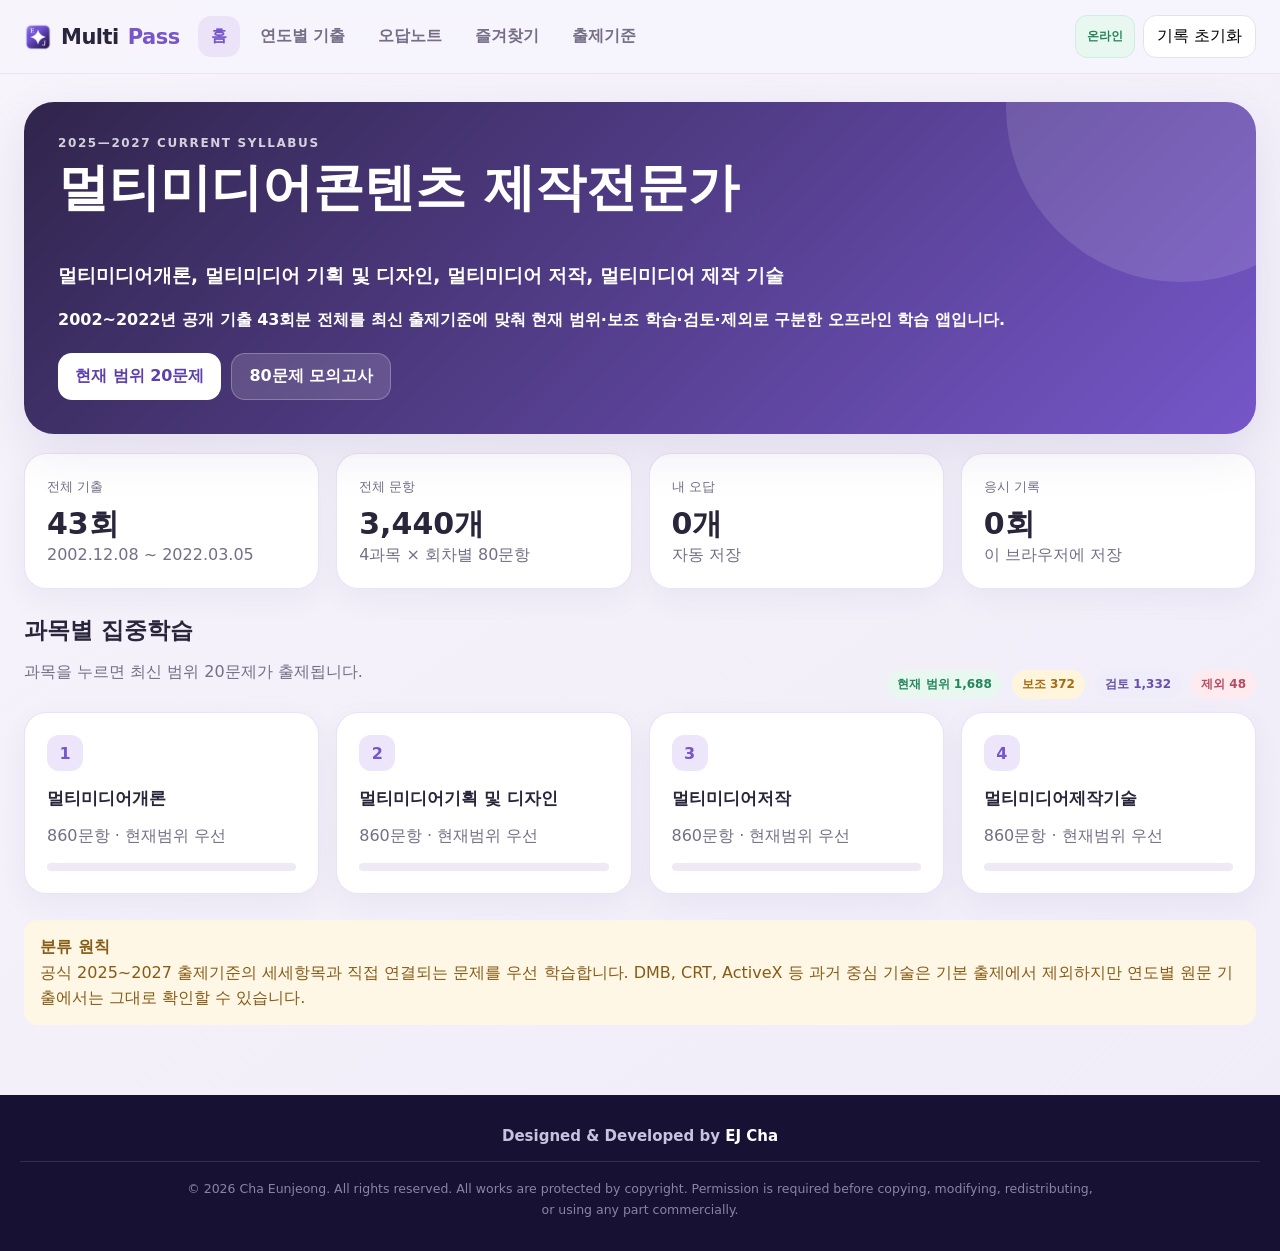
==== commit 531ec8e0: "07.26 book 내용뻄" ====
--- a/index.html
+++ b/index.html
@@ -20,7 +20,7 @@
 <header class="topbar"><div class="topbar-inner">
 <div class="brand"><img src="images/차은정파비콘완성.png" alt="MultiPass logo" class="brand-logo">Multi<span>Pass</span></div>
 <nav class="nav">
-<button class="active" data-view="dashboard">홈</button><button data-view="concept" onclick="showConcept()">개념공부</button><button data-view="exams">연도별 기출</button>
+<button class="active" data-view="dashboard">홈</button><button data-view="exams">연도별 기출</button>
 <button data-view="wrong">오답노트</button><button data-view="bookmarks">즐겨찾기</button><button data-view="syllabus">출제기준</button>
 </nav><div class="header-actions"><button id="install-btn" class="icon-btn hidden">앱 설치</button><span id="offline-status" class="offline-status">온라인</span><button id="reset-btn" class="icon-btn">기록 초기화</button></div>
 </div></header>
@@ -32,29 +32,6 @@
 <div id="dashboard-stats" class="grid stats"></div>
 <section class="section"><div class="section-head"><div><h2>과목별 집중학습</h2><p class="muted">과목을 누르면 최신 범위 20문제가 출제됩니다.</p></div><div id="status-summary" class="filters"></div></div><div id="subject-cards" class="grid subject-grid"></div></section>
 <section class="section"><div class="notice"><b>분류 원칙</b><br>공식 2025~2027 출제기준의 세세항목과 직접 연결되는 문제를 우선 학습합니다. DMB, CRT, ActiveX 등 과거 중심 기술은 기본 출제에서 제외하지만 연도별 원문 기출에서는 그대로 확인할 수 있습니다.</div></section>
-</section>
-
-
-<section id="view-concept" class="view hidden">
-  <div id="concept-home">
-    <section class="concept-hero"><div><div class="eyebrow">SUBJECT 01 · TEXT STUDY</div><h1>1과목 멀티미디어개론</h1><p>책 사진은 올리지 않고 SECTION 9개 · POINT 41개를 제목과 내용에 맞춘 텍스트 학습 화면으로 구성했습니다.</p></div></section>
-    <div id="concept-summary" class="grid stats concept-summary"></div>
-    <div class="section-head"><div><h2>SECTION별 개념공부</h2><p class="muted">SECTION을 누르거나 아래 POINT에서 바로 시작하세요.</p></div><button class="btn btn-outline" onclick="conceptState.section='all';renderConceptHome()">전체 보기</button></div>
-    <div id="concept-sections" class="concept-sections"></div>
-    <div id="concept-point-list" class="concept-point-grid"></div>
-  </div>
-  <div id="concept-detail" class="hidden">
-    <div class="concept-detail-head"><button class="btn btn-outline" onclick="backConcept()">← POINT 목록</button><div id="concept-status-actions" class="concept-status-actions"></div></div>
-    <div id="concept-detail-title" class="concept-detail-title"></div>
-    <div class="concept-tabs">
-      <button class="concept-tab active" data-tab="content" onclick="setConceptTab('content')">전체 내용</button>
-      <button class="concept-tab" data-tab="summary" onclick="setConceptTab('summary')">핵심 요약</button>
-      <button class="concept-tab" data-tab="cards" onclick="setConceptTab('cards')">암기카드</button>
-      <button class="concept-tab" data-tab="quiz" onclick="setConceptTab('quiz')">개념체크</button>
-      <button class="concept-tab" data-tab="related" onclick="setConceptTab('related')">관련 기출</button>
-    </div>
-    <div id="concept-tab-content"></div>
-  </div>
 </section>
 
 <section id="view-exams" class="view hidden"><div class="section-head"><div><h2>연도별 기출문제</h2><p class="muted">43회분 원문 구성 그대로 80문제를 풉니다.</p></div></div><div class="card table-wrap"><table class="exam-table"><thead><tr><th>시험일</th><th>문항</th><th></th></tr></thead><tbody id="exam-list"></tbody></table></div></section>
@@ -84,7 +61,7 @@
 <div class="footer-copyright">© 2026 Cha Eunjeong. All rights reserved. All works are protected by copyright. Permission is required before copying, modifying, redistributing, or using any part commercially.</div>
 </footer>
 </div>
-<script src="data.js"></script><script src="concept-data.js"></script><script src="app.js"></script><script src="concept-study.js"></script>
+<script src="data.js"></script><script src="app.js"></script>
 
 <script>
 let deferredInstallPrompt = null;
--- a/style.css
+++ b/style.css
@@ -42,40 +42,3 @@
 .uncertain-btn.active{background:#fff3d9;border-color:#e6b95d;color:#80570d}
 .check-box{width:22px;height:22px;border:2px solid currentColor;border-radius:6px;display:inline-grid;place-items:center;font-size:14px;line-height:1}
 @media(max-width:600px){.answer-title{font-size:17px}.uncertain-btn{font-size:14px;line-height:1.4}}
-
-
-/* v6 Concept Study */
-.concept-hero{display:flex;justify-content:space-between;gap:24px;align-items:end;background:linear-gradient(135deg,#251d46,#7656c9);color:#fff;border-radius:28px;padding:34px;margin-bottom:24px}
-.concept-hero h1{font-size:clamp(30px,5vw,54px);margin:8px 0}.concept-hero p{max-width:820px;line-height:1.7;color:#eee9ff}
-.concept-summary{margin-bottom:22px}.concept-stat b{font-size:23px;display:block;margin:10px 0}.concept-stat span{color:var(--muted);font-size:14px}
-.concept-sections{display:grid;grid-template-columns:repeat(3,1fr);gap:12px;margin:20px 0}
-.concept-section-card{background:#fff;border:1px solid var(--line);border-radius:18px;padding:18px;text-align:left;cursor:pointer;display:grid;gap:7px}
-.concept-section-card span{font-size:12px;color:#7656c9;font-weight:900}.concept-section-card b{font-size:18px}.concept-section-card small{color:var(--muted)}
-.concept-section-card.active,.concept-section-card:hover{border-color:#7656c9;background:#f8f5ff}
-.concept-point-grid{display:grid;grid-template-columns:repeat(2,1fr);gap:16px}.concept-point-card h3{font-size:21px;margin:14px 0 8px}.concept-point-card p{color:var(--muted);line-height:1.6}
-.concept-point-top,.concept-card-actions,.concept-detail-head,.concept-status-actions{display:flex;justify-content:space-between;gap:10px;align-items:center;flex-wrap:wrap}
-.point-badge{background:#7656c9;color:#fff;padding:7px 10px;border-radius:999px;font-size:12px;font-weight:900}.section-mini{font-size:12px;color:var(--muted);margin-left:8px}
-.study-status,.status-btn{border:1px solid var(--line);border-radius:999px;padding:8px 12px;background:#fff;font-weight:800}.study-status.done,.status-btn.active{background:#e8f8ef;border-color:#70c695;color:#16774a}.study-status.study{background:#fff4d8;color:#8a5b05}.study-status.review{background:#fdebef;color:#b33f5c}
-.uncertain-mark{color:#a66b00;font-weight:900}.status-btn{cursor:pointer}.status-btn.uncertain.active{background:#fff4d8;color:#8a5b05;border-color:#e6bf61}
-.concept-detail-head{margin-bottom:18px}.concept-detail-title h2{font-size:34px;margin:12px 0 4px}.concept-detail-title p{color:var(--muted)}
-.concept-tabs{display:flex;gap:8px;overflow:auto;padding:8px 0 16px}.concept-tab{white-space:nowrap;border:1px solid var(--line);background:#fff;border-radius:13px;padding:11px 15px;font-weight:800;cursor:pointer}.concept-tab.active{background:#7656c9;color:white;border-color:#7656c9}
-.source-intro,.learning-block{background:#fff;border:1px solid var(--line);border-radius:20px;padding:22px;margin-bottom:18px}.source-intro p,.learning-block p{line-height:1.7;color:var(--muted)}
-.book-page-grid{display:grid;grid-template-columns:repeat(3,1fr);gap:14px}.book-page{border:0;background:#fff;border-radius:16px;padding:6px;box-shadow:0 6px 20px rgba(45,29,80,.08);cursor:zoom-in}.book-page img{width:100%;display:block;border-radius:11px}
-.book-page-grid.all{grid-template-columns:repeat(4,1fr);margin-top:16px}.all-source{margin-top:20px;background:#fff;border:1px solid var(--line);border-radius:16px;padding:16px}.all-source summary{font-weight:900;cursor:pointer}
-.fact-row{display:flex;gap:12px;align-items:flex-start;padding:13px 0;border-bottom:1px solid var(--line)}.fact-row:last-child{border-bottom:0}.fact-row span{width:28px;height:28px;border-radius:50%;background:#eee8ff;color:#7656c9;display:grid;place-items:center;font-weight:900}.fact-row p{margin:0;flex:1;color:var(--text)}
-.compare-grid{display:grid;grid-template-columns:1fr 1fr;gap:12px}.compare-grid>div{border:1px solid #dcd1fa;background:#faf8ff;border-radius:15px;padding:17px}.compare-grid b{font-size:20px}.trap{border-color:#f1cf79;background:#fffaf0}
-.flash-wrap{max-width:680px;margin:20px auto}.flash-card{width:100%;height:340px;border:0;background:transparent;perspective:1200px;position:relative;cursor:pointer}.flash-front,.flash-back{position:absolute;inset:0;backface-visibility:hidden;border-radius:28px;padding:36px;display:flex;flex-direction:column;justify-content:center;align-items:center;text-align:center;box-shadow:0 15px 45px rgba(51,35,92,.15);transition:transform .5s}.flash-front{background:linear-gradient(135deg,#37285f,#7656c9);color:white}.flash-back{background:white;border:2px solid #7656c9;transform:rotateY(180deg)}.flash-card.flipped .flash-front{transform:rotateY(180deg)}.flash-card.flipped .flash-back{transform:rotateY(360deg)}.flash-card b{font-size:27px;line-height:1.55}.flash-card small,.flash-card em{margin:10px;font-style:normal;opacity:.75}.flash-actions{display:flex;justify-content:space-between;margin-top:18px}
-.mini-question{background:#fff;border:1px solid var(--line);border-radius:20px;padding:22px;margin-bottom:16px}.mini-question button{width:100%;border:1px solid var(--line);background:#fff;border-radius:13px;padding:14px;text-align:left;margin:6px 0;font-size:16px}.mini-question button span{display:inline-grid;place-items:center;width:28px;height:28px;background:#f0ebff;border-radius:8px;margin-right:10px;color:#7656c9;font-weight:900}.mini-question button.correct{background:#e8f8ef;border-color:#48ad77}.mini-question button.wrong{background:#fff0f2;border-color:#e36b83}.mini-explain{background:#f8f5ff;border-radius:13px;padding:14px}
-.related-list{margin-top:18px;max-height:430px;overflow:auto}.related-list p{padding:12px;border-bottom:1px solid var(--line);color:var(--text)}
-.book-modal{position:fixed;inset:0;z-index:9999;background:rgba(18,12,31,.92);display:flex;align-items:center;justify-content:center;padding:18px}.book-modal.hidden{display:none}.book-modal img{max-width:96vw;max-height:92vh;object-fit:contain}.book-modal button{position:fixed;top:18px;right:18px;width:48px;height:48px;border:0;border-radius:50%;font-size:28px}.modal-open{overflow:hidden}
-@media(max-width:800px){.concept-hero{padding:24px;align-items:flex-start}.concept-sections{grid-template-columns:1fr 1fr}.concept-point-grid{grid-template-columns:1fr}.book-page-grid,.book-page-grid.all{grid-template-columns:1fr 1fr}.compare-grid{grid-template-columns:1fr}}
-@media(max-width:480px){.concept-sections{grid-template-columns:1fr}.book-page-grid,.book-page-grid.all{grid-template-columns:1fr}.flash-card{height:390px}.concept-detail-title h2{font-size:27px}}
-
-/* v7 corrected text-only */
-.study-list{margin:0;padding-left:22px;display:grid;gap:12px}.study-list li{line-height:1.75}
-.learning-block.tip{background:#fffaf0;border-color:#ecd392}.textbook-content{max-width:980px}
-
-.quiz-source{display:inline-block;margin-bottom:8px;padding:5px 9px;border-radius:999px;background:#f1edff;color:#6650b8;font-weight:700}.mini-explain b{color:#3d2f7f}.textbook-content .learning-block:first-child .study-list li{line-height:1.75}
-
-/* v9 국가시험 완성본: 보기별 해설 */
-.option-analysis{margin:12px 0 0;padding-left:22px}.option-analysis li{margin:8px 0;line-height:1.55}.correct-analysis{font-weight:600}.wrong-analysis{opacity:.9}
